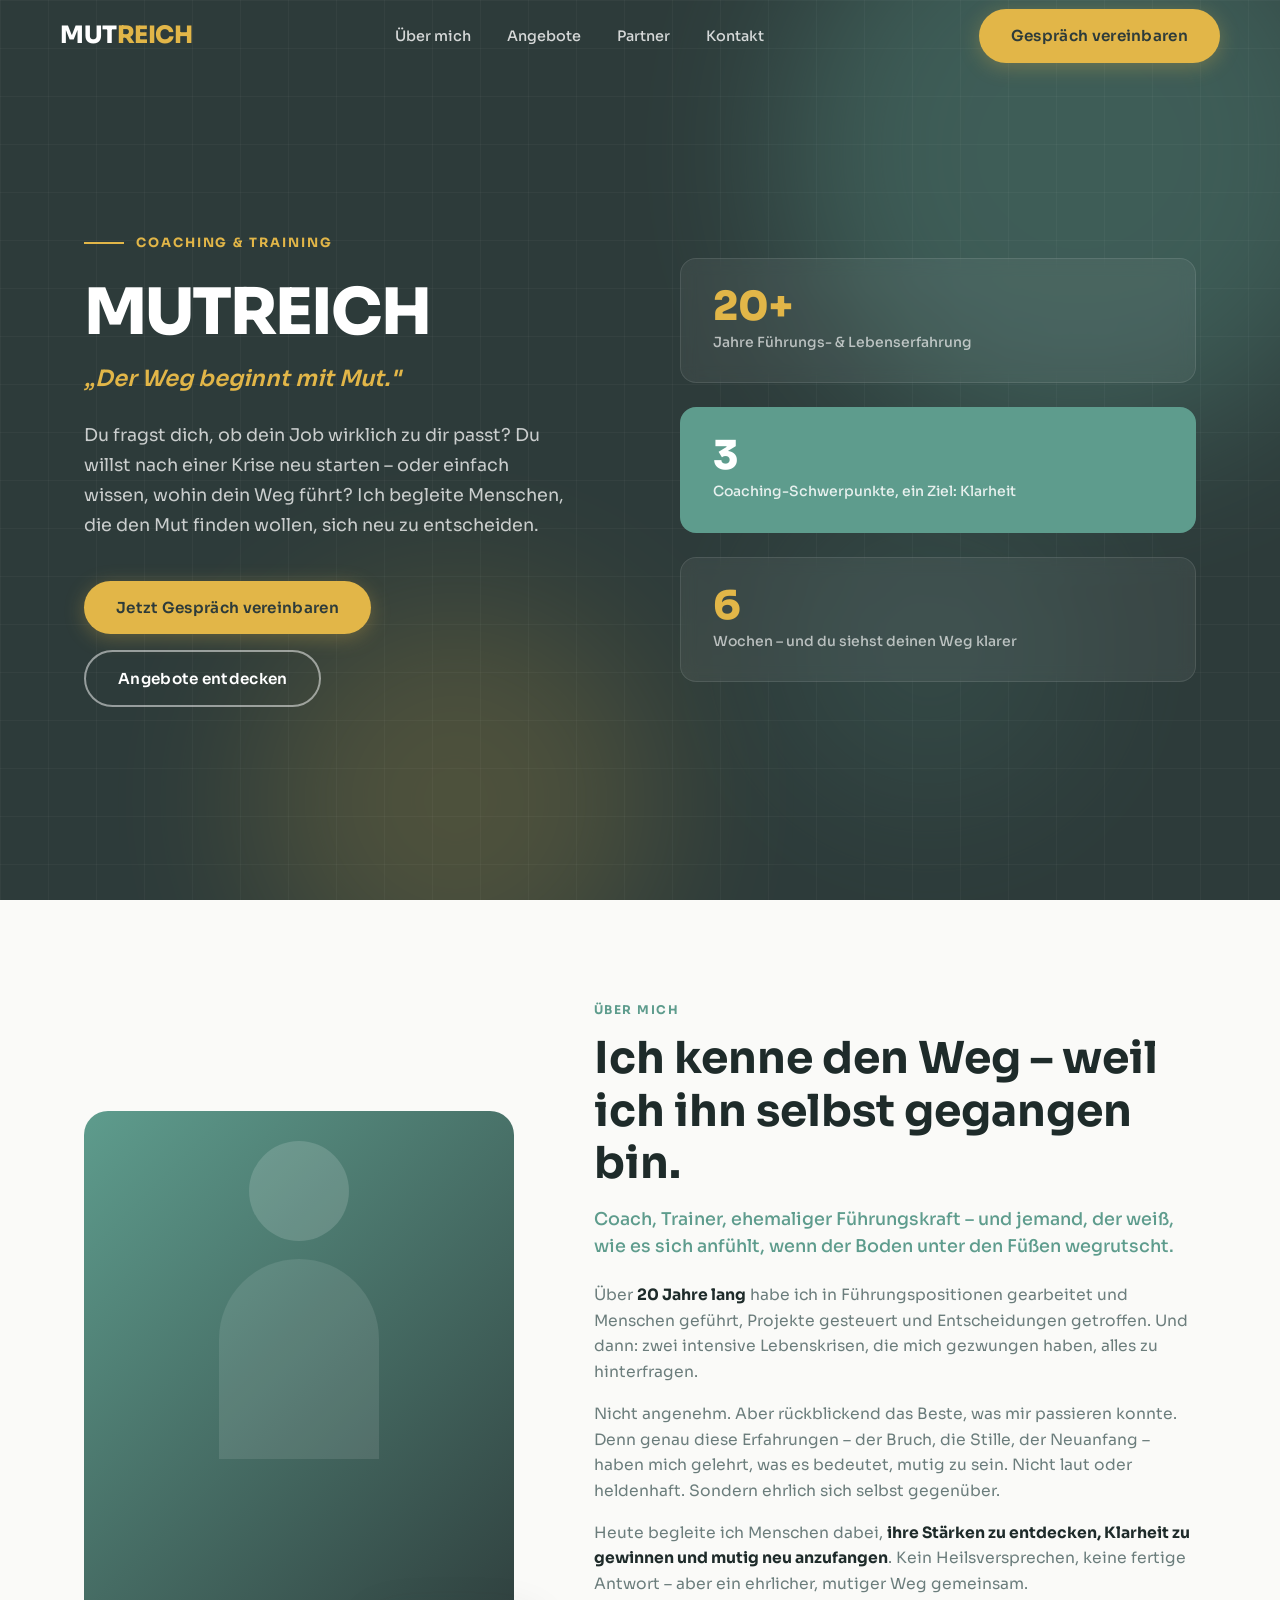
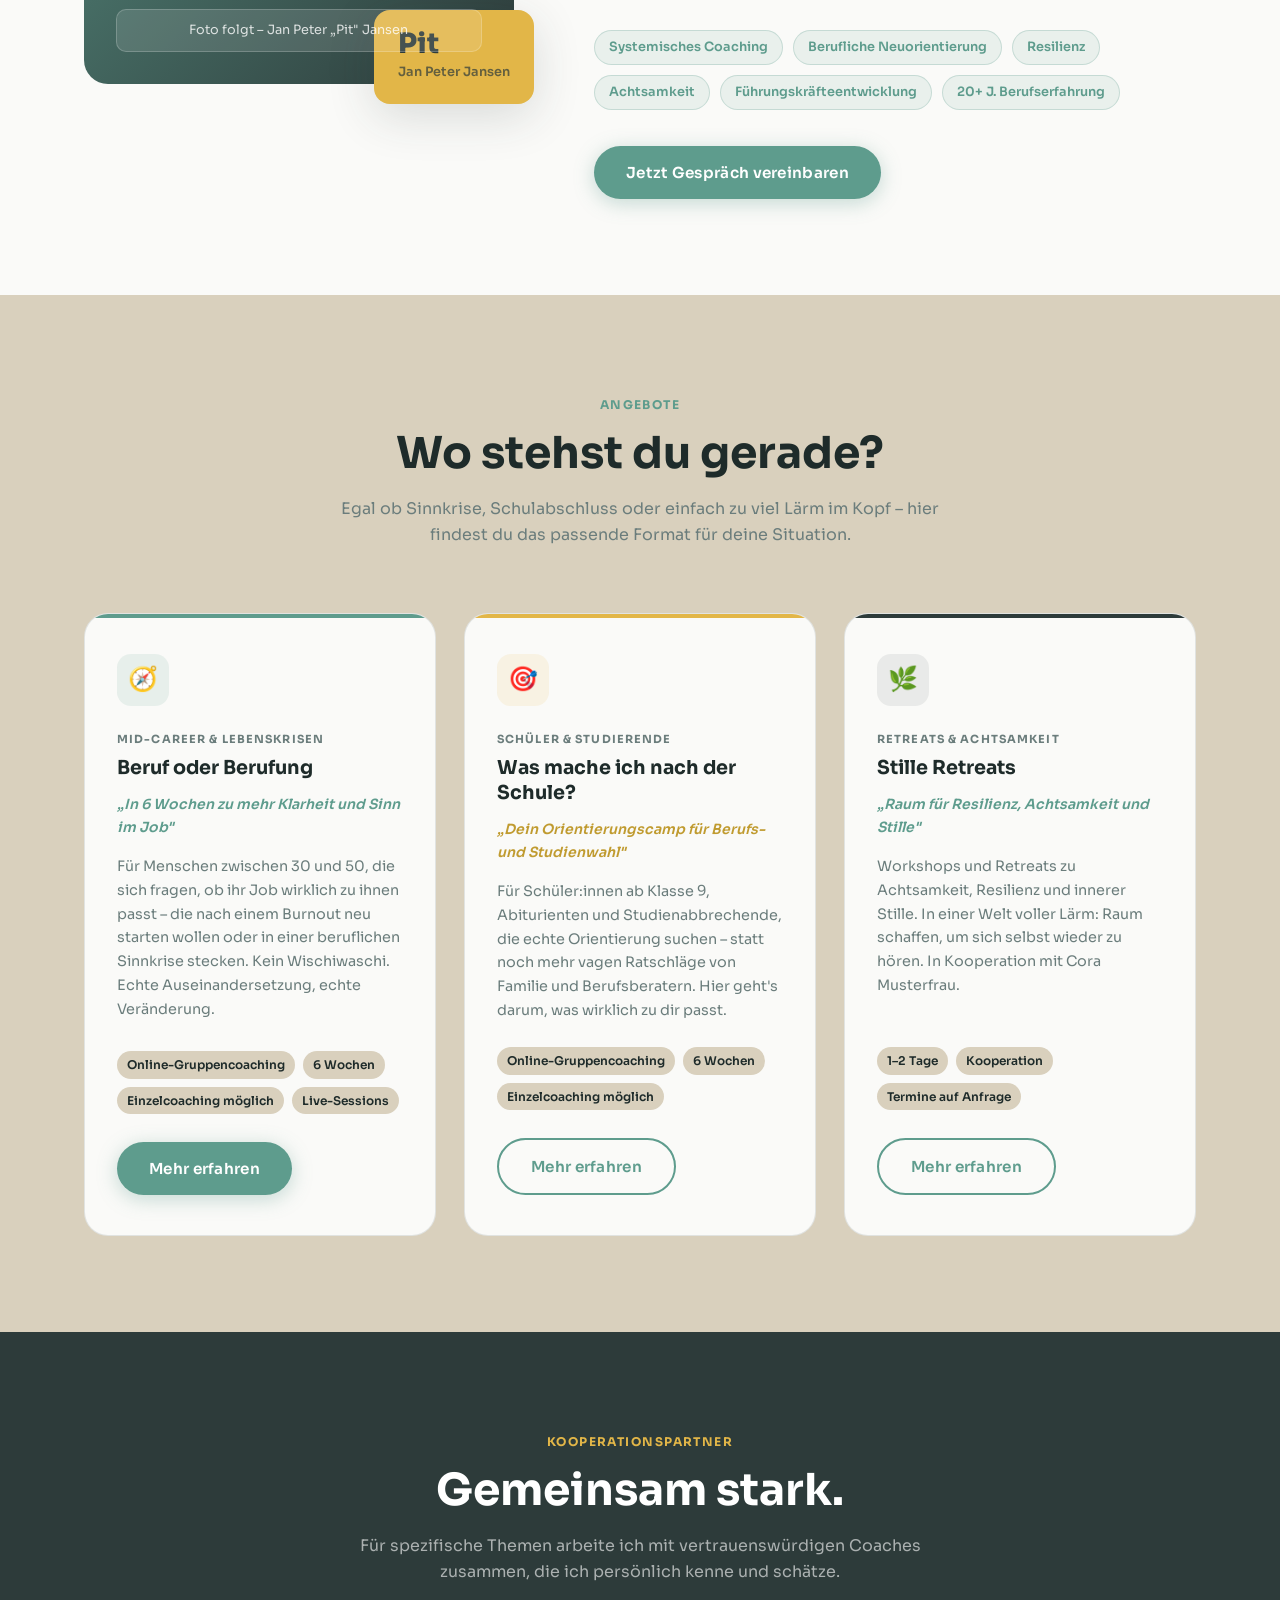
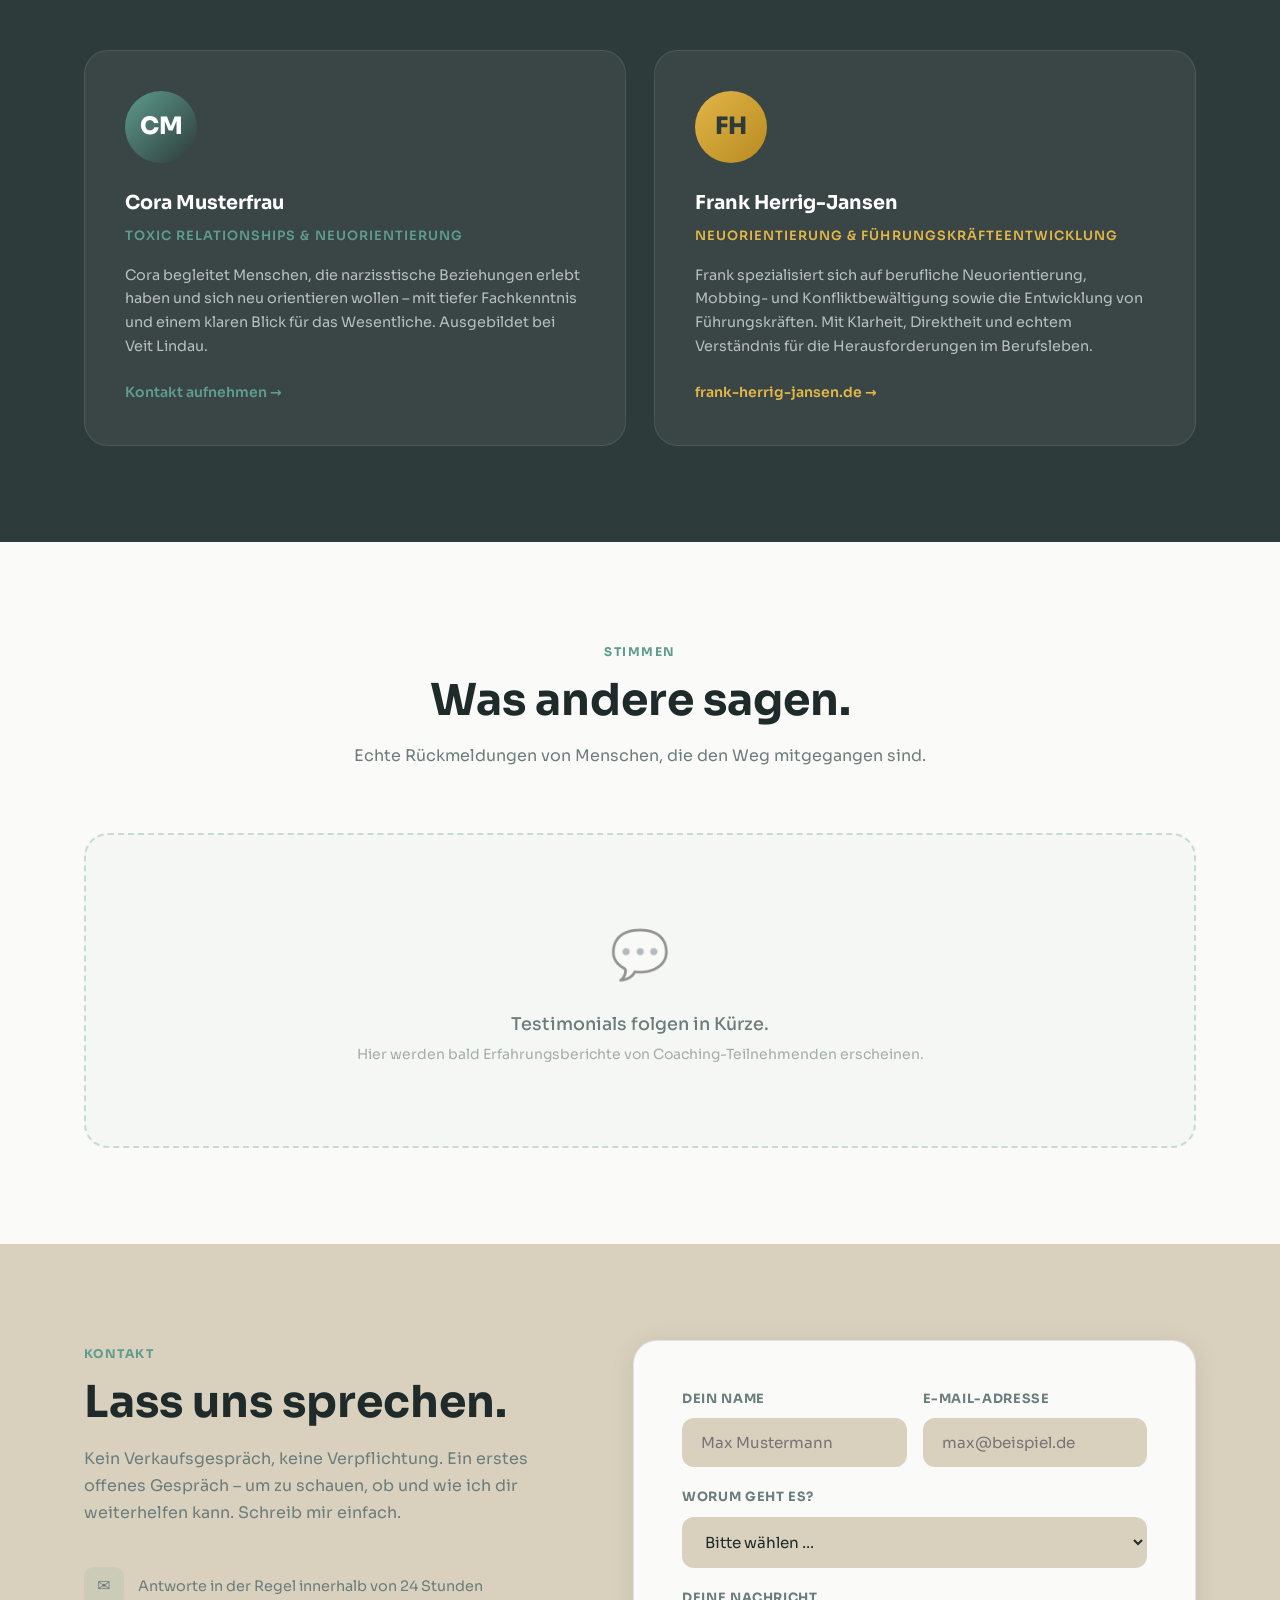
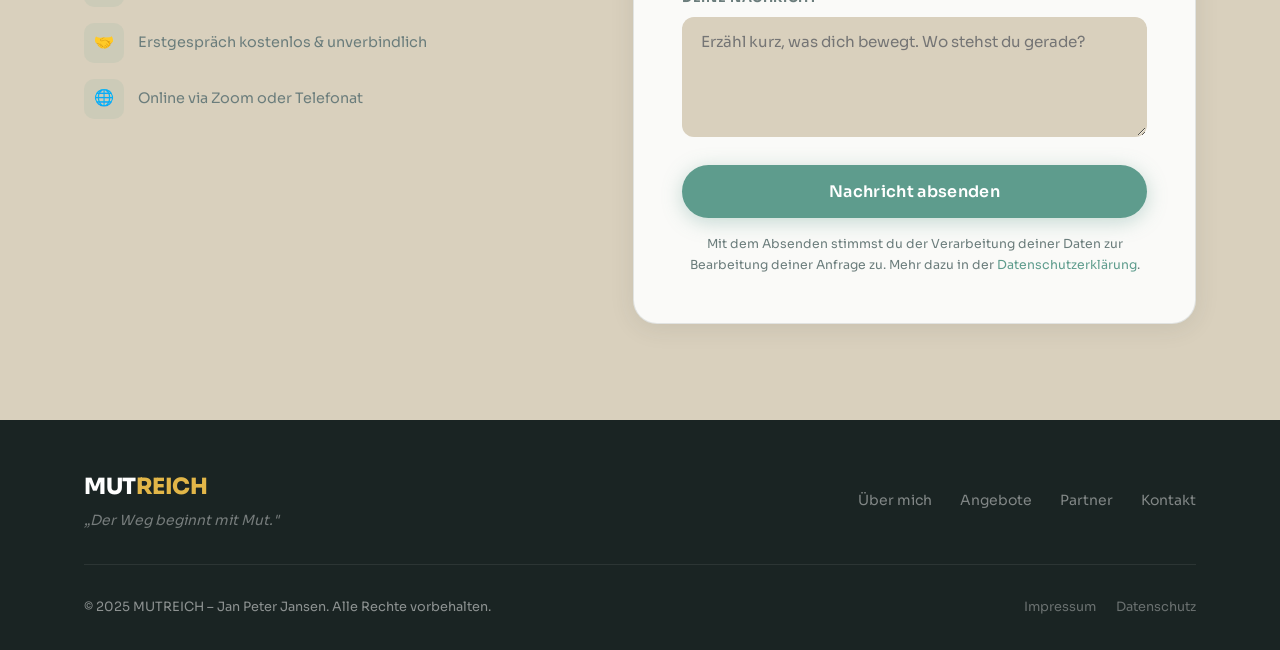
==== index.html @ d2e59b6a "Initial commit: MUTREICH Homepage" ====
<!DOCTYPE html>
<html lang="de">
<head>
  <meta charset="UTF-8" />
  <meta name="viewport" content="width=device-width, initial-scale=1.0" />
  <title>MUTREICH – Der Weg beginnt mit Mut.</title>
  <meta name="description" content="MUTREICH – Coaching für Menschen, die mutig neu anfangen. Mit Jan Peter Jansen." />
  <link rel="preconnect" href="https://fonts.googleapis.com" />
  <link rel="preconnect" href="https://fonts.gstatic.com" crossorigin />
  <link href="https://fonts.googleapis.com/css2?family=Sora:wght@300;400;500;600;700;800&display=swap" rel="stylesheet" />
  <style>
    /* ── Reset & Base ─────────────────────────────────────────── */
    *, *::before, *::after { box-sizing: border-box; margin: 0; padding: 0; }

    :root {
      --teal:   #5E9C8D;
      --dark:   #2D3B3A;
      --beige:  #D9D0BD;
      --yellow: #E2B648;
      --white:  #FAFAF8;
      --text:   #1E2B2A;
      --muted:  #6B7D7C;
      --border: rgba(45,59,58,.12);
      --radius: 16px;
      --shadow: 0 4px 24px rgba(45,59,58,.10);
      --shadow-lg: 0 12px 48px rgba(45,59,58,.16);
      --transition: .25s ease;
      font-family: 'Sora', system-ui, sans-serif;
    }

    html { scroll-behavior: smooth; }

    body {
      background: var(--white);
      color: var(--text);
      line-height: 1.65;
      font-size: 16px;
      -webkit-font-smoothing: antialiased;
    }

    img { display: block; max-width: 100%; }
    a { color: inherit; text-decoration: none; }

    /* ── Utilities ────────────────────────────────────────────── */
    .container {
      max-width: 1160px;
      margin: 0 auto;
      padding: 0 24px;
    }

    .section {
      padding: 96px 0;
    }

    .section--alt {
      background: var(--beige);
    }

    .section--dark {
      background: var(--dark);
      color: var(--white);
    }

    .label {
      display: inline-block;
      font-size: .75rem;
      font-weight: 700;
      letter-spacing: .12em;
      text-transform: uppercase;
      color: var(--teal);
      margin-bottom: 12px;
    }

    .section--dark .label { color: var(--yellow); }

    h1, h2, h3, h4 { line-height: 1.2; font-weight: 700; }
    h2 { font-size: clamp(2rem, 4vw, 2.75rem); }
    h3 { font-size: 1.25rem; font-weight: 600; }

    .btn {
      display: inline-block;
      padding: 14px 32px;
      border-radius: 50px;
      font-size: .95rem;
      font-weight: 600;
      font-family: inherit;
      cursor: pointer;
      transition: transform var(--transition), box-shadow var(--transition), background var(--transition);
      border: none;
      letter-spacing: .02em;
    }

    .btn:hover { transform: translateY(-2px); }

    .btn--primary {
      background: var(--teal);
      color: #fff;
      box-shadow: 0 4px 20px rgba(94,156,141,.35);
    }
    .btn--primary:hover { background: #4d8a7b; box-shadow: 0 8px 28px rgba(94,156,141,.45); }

    .btn--yellow {
      background: var(--yellow);
      color: var(--dark);
      box-shadow: 0 4px 20px rgba(226,182,72,.30);
    }
    .btn--yellow:hover { background: #d4a93a; box-shadow: 0 8px 28px rgba(226,182,72,.40); }

    .btn--outline {
      background: transparent;
      border: 2px solid var(--teal);
      color: var(--teal);
    }
    .btn--outline:hover { background: var(--teal); color: #fff; }

    .btn--outline-light {
      background: transparent;
      border: 2px solid rgba(255,255,255,.5);
      color: #fff;
    }
    .btn--outline-light:hover { background: rgba(255,255,255,.12); border-color: #fff; }

    /* ── Nav ──────────────────────────────────────────────────── */
    .nav {
      position: fixed;
      top: 0; left: 0; right: 0;
      z-index: 100;
      padding: 0 24px;
      transition: background var(--transition), box-shadow var(--transition);
    }

    .nav.scrolled {
      background: rgba(45,59,58,.97);
      box-shadow: 0 2px 24px rgba(0,0,0,.18);
      backdrop-filter: blur(12px);
    }

    .nav__inner {
      max-width: 1160px;
      margin: 0 auto;
      height: 72px;
      display: flex;
      align-items: center;
      justify-content: space-between;
    }

    .nav__logo {
      font-size: 1.5rem;
      font-weight: 800;
      color: #fff;
      letter-spacing: -.02em;
    }

    .nav__logo span { color: var(--yellow); }

    .nav__links {
      display: flex;
      align-items: center;
      gap: 36px;
      list-style: none;
    }

    .nav__links a {
      color: rgba(255,255,255,.8);
      font-size: .9rem;
      font-weight: 500;
      transition: color var(--transition);
    }
    .nav__links a:hover { color: #fff; }

    .nav__cta { margin-left: 12px; }

    /* Hamburger */
    .nav__burger {
      display: none;
      flex-direction: column;
      gap: 5px;
      background: none;
      border: none;
      cursor: pointer;
      padding: 6px;
    }
    .nav__burger span {
      display: block;
      width: 24px; height: 2px;
      background: #fff;
      border-radius: 2px;
      transition: var(--transition);
    }

    .nav__mobile {
      display: none;
      flex-direction: column;
      background: var(--dark);
      padding: 24px;
      gap: 20px;
    }
    .nav__mobile a {
      color: rgba(255,255,255,.85);
      font-size: 1rem;
      font-weight: 500;
    }
    .nav__mobile.open { display: flex; }

    /* ── Hero ─────────────────────────────────────────────────── */
    .hero {
      position: relative;
      min-height: 100vh;
      display: flex;
      align-items: center;
      overflow: hidden;
      background: var(--dark);
    }

    /* Organic background shapes */
    .hero__bg {
      position: absolute;
      inset: 0;
      pointer-events: none;
    }

    .hero__shape {
      position: absolute;
      border-radius: 50%;
      filter: blur(80px);
      opacity: .35;
    }

    .hero__shape--1 {
      width: 600px; height: 600px;
      background: var(--teal);
      top: -150px; right: -100px;
    }

    .hero__shape--2 {
      width: 400px; height: 400px;
      background: var(--yellow);
      bottom: -100px; left: 20%;
      opacity: .18;
    }

    .hero__shape--3 {
      width: 300px; height: 300px;
      background: var(--teal);
      bottom: 100px; right: 200px;
      opacity: .15;
    }

    /* Grid overlay for texture */
    .hero::after {
      content: '';
      position: absolute;
      inset: 0;
      background-image:
        linear-gradient(rgba(255,255,255,.03) 1px, transparent 1px),
        linear-gradient(90deg, rgba(255,255,255,.03) 1px, transparent 1px);
      background-size: 48px 48px;
      pointer-events: none;
    }

    .hero__content {
      position: relative;
      z-index: 2;
      max-width: 1160px;
      margin: 0 auto;
      padding: 120px 24px 80px;
      display: grid;
      grid-template-columns: 1fr 1fr;
      gap: 80px;
      align-items: center;
    }

    .hero__eyebrow {
      display: flex;
      align-items: center;
      gap: 12px;
      margin-bottom: 24px;
    }

    .hero__eyebrow-line {
      width: 40px; height: 2px;
      background: var(--yellow);
    }

    .hero__eyebrow-text {
      font-size: .8rem;
      font-weight: 700;
      letter-spacing: .15em;
      text-transform: uppercase;
      color: var(--yellow);
    }

    .hero__title {
      font-size: clamp(2.5rem, 5vw, 4rem);
      font-weight: 800;
      color: #fff;
      letter-spacing: -.03em;
      margin-bottom: 12px;
      line-height: 1.1;
    }

    .hero__claim {
      font-size: clamp(1.1rem, 2.5vw, 1.4rem);
      color: var(--yellow);
      font-weight: 600;
      margin-bottom: 24px;
      font-style: italic;
    }

    .hero__lead {
      font-size: clamp(1rem, 1.5vw, 1.1rem);
      color: rgba(255,255,255,.75);
      max-width: 480px;
      margin-bottom: 40px;
      line-height: 1.7;
    }

    .hero__actions {
      display: flex;
      gap: 16px;
      flex-wrap: wrap;
    }

    /* Stats bar */
    .hero__stats {
      display: flex;
      flex-direction: column;
      gap: 24px;
    }

    .hero__stat-card {
      background: rgba(255,255,255,.06);
      border: 1px solid rgba(255,255,255,.1);
      border-radius: var(--radius);
      padding: 28px 32px;
      backdrop-filter: blur(8px);
    }

    .hero__stat-number {
      font-size: 2.5rem;
      font-weight: 800;
      color: var(--yellow);
      line-height: 1;
      margin-bottom: 4px;
    }

    .hero__stat-label {
      font-size: .875rem;
      color: rgba(255,255,255,.65);
      font-weight: 500;
    }

    .hero__stat-card--accent {
      background: var(--teal);
      border-color: transparent;
    }

    .hero__stat-card--accent .hero__stat-label { color: rgba(255,255,255,.85); }

    /* ── About ────────────────────────────────────────────────── */
    .about__inner {
      display: grid;
      grid-template-columns: 1fr 1.4fr;
      gap: 80px;
      align-items: center;
    }

    .about__photo {
      position: relative;
    }

    .about__photo-placeholder {
      aspect-ratio: 3/4;
      border-radius: 24px;
      background: linear-gradient(135deg, var(--teal) 0%, var(--dark) 100%);
      display: flex;
      align-items: flex-end;
      padding: 32px;
      overflow: hidden;
    }

    .about__photo-placeholder::before {
      content: '';
      position: absolute;
      top: 30px; left: 50%;
      transform: translateX(-50%);
      width: 100px; height: 100px;
      border-radius: 50%;
      background: rgba(255,255,255,.15);
    }

    .about__photo-placeholder::after {
      content: '';
      position: absolute;
      top: 148px; left: 50%;
      transform: translateX(-50%);
      width: 160px; height: 200px;
      border-radius: 80px 80px 0 0;
      background: rgba(255,255,255,.1);
    }

    .about__photo-note {
      position: relative;
      z-index: 1;
      background: rgba(255,255,255,.12);
      border: 1px solid rgba(255,255,255,.2);
      border-radius: 10px;
      padding: 10px 16px;
      font-size: .8rem;
      color: rgba(255,255,255,.8);
      text-align: center;
      width: 100%;
    }

    .about__accent-box {
      position: absolute;
      bottom: -20px; right: -20px;
      background: var(--yellow);
      border-radius: 16px;
      padding: 20px 24px;
      box-shadow: var(--shadow-lg);
    }

    .about__accent-box strong {
      display: block;
      font-size: 1.75rem;
      font-weight: 800;
      color: var(--dark);
      line-height: 1;
    }

    .about__accent-box span {
      font-size: .8rem;
      color: rgba(45,59,58,.7);
      font-weight: 600;
    }

    .about__text h2 { margin-bottom: 16px; }

    .about__intro {
      font-size: 1.1rem;
      font-weight: 500;
      color: var(--teal);
      margin-bottom: 24px;
      line-height: 1.5;
    }

    .about__body p {
      color: var(--muted);
      margin-bottom: 16px;
      font-size: .975rem;
    }

    .about__body p:last-child { margin-bottom: 0; }

    .about__body strong { color: var(--text); }

    .about__chips {
      display: flex;
      flex-wrap: wrap;
      gap: 10px;
      margin-top: 32px;
    }

    .chip {
      background: rgba(94,156,141,.1);
      border: 1px solid rgba(94,156,141,.25);
      color: var(--teal);
      font-size: .8rem;
      font-weight: 600;
      padding: 6px 14px;
      border-radius: 50px;
    }

    /* ── Offers ───────────────────────────────────────────────── */
    .offers__header {
      text-align: center;
      max-width: 600px;
      margin: 0 auto 64px;
    }

    .offers__header h2 { margin-bottom: 16px; }

    .offers__header p {
      color: var(--muted);
      font-size: 1rem;
    }

    .offers__grid {
      display: grid;
      grid-template-columns: repeat(3, 1fr);
      gap: 28px;
    }

    .offer-card {
      background: var(--white);
      border: 1px solid var(--border);
      border-radius: 24px;
      padding: 40px 32px;
      display: flex;
      flex-direction: column;
      transition: transform var(--transition), box-shadow var(--transition);
      position: relative;
      overflow: hidden;
    }

    .offer-card:hover {
      transform: translateY(-6px);
      box-shadow: var(--shadow-lg);
    }

    .offer-card::before {
      content: '';
      position: absolute;
      top: 0; left: 0; right: 0;
      height: 4px;
      background: var(--teal);
      border-radius: 24px 24px 0 0;
    }

    .offer-card:nth-child(2)::before { background: var(--yellow); }
    .offer-card:nth-child(3)::before { background: var(--dark); }

    .offer-card__icon {
      width: 52px; height: 52px;
      border-radius: 14px;
      display: flex;
      align-items: center;
      justify-content: center;
      margin-bottom: 24px;
      font-size: 1.5rem;
    }

    .offer-card:nth-child(1) .offer-card__icon { background: rgba(94,156,141,.12); }
    .offer-card:nth-child(2) .offer-card__icon { background: rgba(226,182,72,.12); }
    .offer-card:nth-child(3) .offer-card__icon { background: rgba(45,59,58,.08); }

    .offer-card__tag {
      font-size: .7rem;
      font-weight: 700;
      letter-spacing: .1em;
      text-transform: uppercase;
      color: var(--muted);
      margin-bottom: 8px;
    }

    .offer-card__title {
      font-size: 1.2rem;
      font-weight: 700;
      color: var(--text);
      margin-bottom: 12px;
      line-height: 1.3;
    }

    .offer-card__subtitle {
      font-size: .875rem;
      color: var(--teal);
      font-weight: 600;
      font-style: italic;
      margin-bottom: 16px;
    }

    .offer-card:nth-child(2) .offer-card__subtitle { color: #c09b30; }

    .offer-card__desc {
      font-size: .9rem;
      color: var(--muted);
      line-height: 1.65;
      flex: 1;
      margin-bottom: 24px;
    }

    .offer-card__meta {
      display: flex;
      flex-wrap: wrap;
      gap: 8px;
      margin-bottom: 28px;
    }

    .meta-tag {
      background: var(--beige);
      font-size: .75rem;
      font-weight: 600;
      color: var(--text);
      padding: 4px 10px;
      border-radius: 50px;
    }

    .offer-card__btn {
      align-self: flex-start;
    }

    /* ── Partners ─────────────────────────────────────────────── */
    .partners__header {
      text-align: center;
      max-width: 600px;
      margin: 0 auto 64px;
    }

    .partners__header h2 { margin-bottom: 16px; color: #fff; }
    .partners__header p { color: rgba(255,255,255,.6); }

    .partners__grid {
      display: grid;
      grid-template-columns: 1fr 1fr;
      gap: 28px;
    }

    .partner-card {
      background: rgba(255,255,255,.06);
      border: 1px solid rgba(255,255,255,.1);
      border-radius: 24px;
      padding: 40px;
      transition: background var(--transition);
    }

    .partner-card:hover { background: rgba(255,255,255,.09); }

    .partner-card__avatar {
      width: 72px; height: 72px;
      border-radius: 50%;
      background: linear-gradient(135deg, var(--teal), var(--dark));
      display: flex;
      align-items: center;
      justify-content: center;
      font-size: 1.5rem;
      font-weight: 800;
      color: #fff;
      margin-bottom: 24px;
    }

    .partner-card:nth-child(2) .partner-card__avatar {
      background: linear-gradient(135deg, var(--yellow), #b88a20);
      color: var(--dark);
    }

    .partner-card__name {
      font-size: 1.2rem;
      font-weight: 700;
      color: #fff;
      margin-bottom: 8px;
    }

    .partner-card__focus {
      font-size: .8rem;
      font-weight: 600;
      letter-spacing: .08em;
      text-transform: uppercase;
      color: var(--teal);
      margin-bottom: 16px;
    }

    .partner-card:nth-child(2) .partner-card__focus { color: var(--yellow); }

    .partner-card__text {
      font-size: .9rem;
      color: rgba(255,255,255,.65);
      line-height: 1.65;
      margin-bottom: 20px;
    }

    .partner-card__link {
      font-size: .875rem;
      color: var(--teal);
      font-weight: 600;
      display: inline-flex;
      align-items: center;
      gap: 6px;
      transition: gap var(--transition);
    }

    .partner-card:nth-child(2) .partner-card__link { color: var(--yellow); }
    .partner-card__link:hover { gap: 10px; }

    /* ── Testimonials ─────────────────────────────────────────── */
    .testimonials__header {
      text-align: center;
      max-width: 600px;
      margin: 0 auto 64px;
    }

    .testimonials__header h2 { margin-bottom: 16px; }
    .testimonials__header p { color: var(--muted); }

    .testimonials__placeholder {
      border: 2px dashed rgba(94,156,141,.3);
      border-radius: 24px;
      padding: 80px 40px;
      text-align: center;
      background: rgba(94,156,141,.03);
    }

    .testimonials__placeholder-icon {
      font-size: 3rem;
      margin-bottom: 20px;
      opacity: .4;
    }

    .testimonials__placeholder h3 {
      font-size: 1.1rem;
      color: var(--muted);
      font-weight: 500;
      margin-bottom: 8px;
    }

    .testimonials__placeholder p {
      font-size: .875rem;
      color: rgba(107,125,124,.6);
    }

    /* ── Contact ──────────────────────────────────────────────── */
    .contact__inner {
      display: grid;
      grid-template-columns: 1fr 1.2fr;
      gap: 80px;
      align-items: start;
    }

    .contact__left h2 { margin-bottom: 16px; }

    .contact__lead {
      color: var(--muted);
      font-size: 1rem;
      margin-bottom: 40px;
      line-height: 1.7;
    }

    .contact__info {
      display: flex;
      flex-direction: column;
      gap: 16px;
    }

    .contact__info-item {
      display: flex;
      align-items: center;
      gap: 14px;
      font-size: .9rem;
      color: var(--muted);
    }

    .contact__info-icon {
      width: 40px; height: 40px;
      background: rgba(94,156,141,.1);
      border-radius: 10px;
      display: flex;
      align-items: center;
      justify-content: center;
      font-size: 1rem;
      flex-shrink: 0;
    }

    .contact__form {
      background: var(--white);
      border: 1px solid var(--border);
      border-radius: 24px;
      padding: 48px;
      box-shadow: var(--shadow);
    }

    .form-group {
      margin-bottom: 20px;
    }

    .form-row {
      display: grid;
      grid-template-columns: 1fr 1fr;
      gap: 16px;
    }

    label {
      display: block;
      font-size: .8rem;
      font-weight: 700;
      letter-spacing: .05em;
      text-transform: uppercase;
      color: var(--muted);
      margin-bottom: 8px;
    }

    input, textarea, select {
      width: 100%;
      padding: 14px 18px;
      background: var(--beige);
      border: 1.5px solid transparent;
      border-radius: 12px;
      font-family: inherit;
      font-size: .95rem;
      color: var(--text);
      transition: border-color var(--transition), background var(--transition);
      outline: none;
    }

    input:focus, textarea:focus, select:focus {
      border-color: var(--teal);
      background: #fff;
    }

    textarea { resize: vertical; min-height: 120px; }

    .form-select-group {
      margin-bottom: 20px;
    }

    .form-submit {
      width: 100%;
      padding: 16px;
      font-size: 1rem;
    }

    .form-note {
      text-align: center;
      font-size: .775rem;
      color: var(--muted);
      margin-top: 16px;
    }

    /* ── Footer ───────────────────────────────────────────────── */
    .footer {
      background: #1a2423;
      color: rgba(255,255,255,.5);
      padding: 48px 0 32px;
    }

    .footer__inner {
      max-width: 1160px;
      margin: 0 auto;
      padding: 0 24px;
    }

    .footer__top {
      display: flex;
      align-items: center;
      justify-content: space-between;
      padding-bottom: 32px;
      margin-bottom: 32px;
      border-bottom: 1px solid rgba(255,255,255,.08);
    }

    .footer__logo {
      font-size: 1.4rem;
      font-weight: 800;
      color: #fff;
      letter-spacing: -.02em;
    }

    .footer__logo span { color: var(--yellow); }

    .footer__claim {
      font-size: .875rem;
      color: rgba(255,255,255,.4);
      font-style: italic;
      margin-top: 4px;
    }

    .footer__links {
      display: flex;
      gap: 28px;
    }

    .footer__links a {
      font-size: .875rem;
      color: rgba(255,255,255,.45);
      transition: color var(--transition);
    }

    .footer__links a:hover { color: rgba(255,255,255,.8); }

    .footer__bottom {
      display: flex;
      align-items: center;
      justify-content: space-between;
    }

    .footer__copy {
      font-size: .8rem;
    }

    .footer__legal {
      display: flex;
      gap: 20px;
    }

    .footer__legal a {
      font-size: .8rem;
      color: rgba(255,255,255,.35);
      transition: color var(--transition);
    }

    .footer__legal a:hover { color: rgba(255,255,255,.7); }

    /* ── Scroll-in animation ──────────────────────────────────── */
    .reveal {
      opacity: 0;
      transform: translateY(30px);
      transition: opacity .6s ease, transform .6s ease;
    }

    .reveal.visible {
      opacity: 1;
      transform: translateY(0);
    }

    .reveal-delay-1 { transition-delay: .1s; }
    .reveal-delay-2 { transition-delay: .2s; }
    .reveal-delay-3 { transition-delay: .3s; }

    /* ── Responsive ───────────────────────────────────────────── */
    @media (max-width: 900px) {
      .nav__links, .nav__cta { display: none; }
      .nav__burger { display: flex; }

      .hero__content {
        grid-template-columns: 1fr;
        gap: 48px;
        text-align: center;
      }

      .hero__eyebrow { justify-content: center; }
      .hero__lead { margin: 0 auto 40px; }
      .hero__actions { justify-content: center; }

      .hero__stats {
        flex-direction: row;
        flex-wrap: wrap;
      }

      .hero__stat-card { flex: 1; min-width: 140px; }

      .about__inner {
        grid-template-columns: 1fr;
        gap: 48px;
      }

      .about__photo { max-width: 360px; margin: 0 auto; }

      .offers__grid { grid-template-columns: 1fr; }

      .partners__grid { grid-template-columns: 1fr; }

      .contact__inner {
        grid-template-columns: 1fr;
        gap: 48px;
      }

      .form-row { grid-template-columns: 1fr; }

      .footer__top {
        flex-direction: column;
        gap: 24px;
        text-align: center;
      }

      .footer__bottom {
        flex-direction: column;
        gap: 16px;
        text-align: center;
      }
    }

    @media (max-width: 600px) {
      .section { padding: 72px 0; }
      .contact__form { padding: 32px 24px; }
      .hero__stat-card { padding: 20px; }
    }
  </style>
</head>
<body>

  <!-- ══════════════════════════════════════════════════════════ -->
  <!--  NAV                                                       -->
  <!-- ══════════════════════════════════════════════════════════ -->
  <nav class="nav" id="nav">
    <div class="nav__inner">
      <a href="#" class="nav__logo">MUT<span>REICH</span></a>
      <ul class="nav__links">
        <li><a href="#ueber-mich">Über mich</a></li>
        <li><a href="#angebote">Angebote</a></li>
        <li><a href="#partner">Partner</a></li>
        <li><a href="#kontakt">Kontakt</a></li>
      </ul>
      <a href="#kontakt" class="btn btn--yellow nav__cta">Gespräch vereinbaren</a>
      <button class="nav__burger" id="burger" aria-label="Menü">
        <span></span><span></span><span></span>
      </button>
    </div>
    <div class="nav__mobile" id="mobileMenu">
      <a href="#ueber-mich">Über mich</a>
      <a href="#angebote">Angebote</a>
      <a href="#partner">Partner</a>
      <a href="#kontakt">Kontakt</a>
      <a href="#kontakt" class="btn btn--yellow" style="align-self:flex-start">Gespräch vereinbaren</a>
    </div>
  </nav>

  <!-- ══════════════════════════════════════════════════════════ -->
  <!--  HERO                                                      -->
  <!-- ══════════════════════════════════════════════════════════ -->
  <section class="hero" id="start">
    <div class="hero__bg">
      <div class="hero__shape hero__shape--1"></div>
      <div class="hero__shape hero__shape--2"></div>
      <div class="hero__shape hero__shape--3"></div>
    </div>
    <div class="hero__content">
      <div>
        <div class="hero__eyebrow">
          <div class="hero__eyebrow-line"></div>
          <span class="hero__eyebrow-text">Coaching &amp; Training</span>
        </div>
        <h1 class="hero__title">MUTREICH</h1>
        <p class="hero__claim">„Der Weg beginnt mit Mut."</p>
        <p class="hero__lead">
          Du fragst dich, ob dein Job wirklich zu dir passt? Du willst nach einer Krise neu starten – oder einfach wissen, wohin dein Weg führt? Ich begleite Menschen, die den Mut finden wollen, sich neu zu entscheiden.
        </p>
        <div class="hero__actions">
          <a href="#kontakt" class="btn btn--yellow">Jetzt Gespräch vereinbaren</a>
          <a href="#angebote" class="btn btn--outline-light">Angebote entdecken</a>
        </div>
      </div>
      <div class="hero__stats">
        <div class="hero__stat-card">
          <div class="hero__stat-number">20+</div>
          <div class="hero__stat-label">Jahre Führungs- &amp; Lebenserfahrung</div>
        </div>
        <div class="hero__stat-card hero__stat-card--accent">
          <div class="hero__stat-number" style="color:#fff">3</div>
          <div class="hero__stat-label">Coaching-Schwerpunkte, ein Ziel: Klarheit</div>
        </div>
        <div class="hero__stat-card">
          <div class="hero__stat-number">6</div>
          <div class="hero__stat-label">Wochen – und du siehst deinen Weg klarer</div>
        </div>
      </div>
    </div>
  </section>

  <!-- ══════════════════════════════════════════════════════════ -->
  <!--  ÜBER MICH                                                 -->
  <!-- ══════════════════════════════════════════════════════════ -->
  <section class="section" id="ueber-mich">
    <div class="container">
      <div class="about__inner">
        <div class="about__photo reveal">
          <div class="about__photo-placeholder">
            <div class="about__photo-note">Foto folgt – Jan Peter „Pit" Jansen</div>
          </div>
          <div class="about__accent-box">
            <strong>Pit</strong>
            <span>Jan Peter Jansen</span>
          </div>
        </div>
        <div class="about__text reveal reveal-delay-1">
          <span class="label">Über mich</span>
          <h2>Ich kenne den Weg – weil ich ihn selbst gegangen bin.</h2>
          <p class="about__intro">
            Coach, Trainer, ehemaliger Führungskraft – und jemand, der weiß, wie es sich anfühlt, wenn der Boden unter den Füßen wegrutscht.
          </p>
          <div class="about__body">
            <p>
              Über <strong>20 Jahre lang</strong> habe ich in Führungspositionen gearbeitet und Menschen geführt, Projekte gesteuert und Entscheidungen getroffen. Und dann: zwei intensive Lebenskrisen, die mich gezwungen haben, alles zu hinterfragen.
            </p>
            <p>
              Nicht angenehm. Aber rückblickend das Beste, was mir passieren konnte. Denn genau diese Erfahrungen – der Bruch, die Stille, der Neuanfang – haben mich gelehrt, was es bedeutet, mutig zu sein. Nicht laut oder heldenhaft. Sondern ehrlich sich selbst gegenüber.
            </p>
            <p>
              Heute begleite ich Menschen dabei, <strong>ihre Stärken zu entdecken, Klarheit zu gewinnen und mutig neu anzufangen</strong>. Kein Heilsversprechen, keine fertige Antwort – aber ein ehrlicher, mutiger Weg gemeinsam.
            </p>
          </div>
          <div class="about__chips">
            <span class="chip">Systemisches Coaching</span>
            <span class="chip">Berufliche Neuorientierung</span>
            <span class="chip">Resilienz</span>
            <span class="chip">Achtsamkeit</span>
            <span class="chip">Führungskräfteentwicklung</span>
            <span class="chip">20+ J. Berufserfahrung</span>
          </div>
          <div style="margin-top:36px">
            <a href="#kontakt" class="btn btn--primary">Jetzt Gespräch vereinbaren</a>
          </div>
        </div>
      </div>
    </div>
  </section>

  <!-- ══════════════════════════════════════════════════════════ -->
  <!--  ANGEBOTE                                                  -->
  <!-- ══════════════════════════════════════════════════════════ -->
  <section class="section section--alt" id="angebote">
    <div class="container">
      <div class="offers__header reveal">
        <span class="label" style="color:var(--teal)">Angebote</span>
        <h2>Wo stehst du gerade?</h2>
        <p>Egal ob Sinnkrise, Schulabschluss oder einfach zu viel Lärm im Kopf – hier findest du das passende Format für deine Situation.</p>
      </div>
      <div class="offers__grid">

        <!-- Card 1 -->
        <div class="offer-card reveal">
          <div class="offer-card__icon">🧭</div>
          <div class="offer-card__tag">Mid-Career &amp; Lebenskrisen</div>
          <h3 class="offer-card__title">Beruf oder Berufung</h3>
          <p class="offer-card__subtitle">„In 6 Wochen zu mehr Klarheit und Sinn im Job"</p>
          <p class="offer-card__desc">
            Für Menschen zwischen 30 und 50, die sich fragen, ob ihr Job wirklich zu ihnen passt – die nach einem Burnout neu starten wollen oder in einer beruflichen Sinnkrise stecken. Kein Wischiwaschi. Echte Auseinandersetzung, echte Veränderung.
          </p>
          <div class="offer-card__meta">
            <span class="meta-tag">Online-Gruppencoaching</span>
            <span class="meta-tag">6 Wochen</span>
            <span class="meta-tag">Einzelcoaching möglich</span>
            <span class="meta-tag">Live-Sessions</span>
          </div>
          <a href="#kontakt" class="btn btn--primary offer-card__btn">Mehr erfahren</a>
        </div>

        <!-- Card 2 -->
        <div class="offer-card reveal reveal-delay-1">
          <div class="offer-card__icon">🎯</div>
          <div class="offer-card__tag">Schüler &amp; Studierende</div>
          <h3 class="offer-card__title">Was mache ich nach der Schule?</h3>
          <p class="offer-card__subtitle">„Dein Orientierungscamp für Berufs- und Studienwahl"</p>
          <p class="offer-card__desc">
            Für Schüler:innen ab Klasse 9, Abiturienten und Studienabbrechende, die echte Orientierung suchen – statt noch mehr vagen Ratschläge von Familie und Berufsberatern. Hier geht's darum, was wirklich zu dir passt.
          </p>
          <div class="offer-card__meta">
            <span class="meta-tag">Online-Gruppencoaching</span>
            <span class="meta-tag">6 Wochen</span>
            <span class="meta-tag">Einzelcoaching möglich</span>
          </div>
          <a href="#kontakt" class="btn btn--outline offer-card__btn">Mehr erfahren</a>
        </div>

        <!-- Card 3 -->
        <div class="offer-card reveal reveal-delay-2">
          <div class="offer-card__icon">🌿</div>
          <div class="offer-card__tag">Retreats &amp; Achtsamkeit</div>
          <h3 class="offer-card__title">Stille Retreats</h3>
          <p class="offer-card__subtitle">„Raum für Resilienz, Achtsamkeit und Stille"</p>
          <p class="offer-card__desc">
            Workshops und Retreats zu Achtsamkeit, Resilienz und innerer Stille. In einer Welt voller Lärm: Raum schaffen, um sich selbst wieder zu hören. In Kooperation mit Cora Musterfrau.
          </p>
          <div class="offer-card__meta">
            <span class="meta-tag">1–2 Tage</span>
            <span class="meta-tag">Kooperation</span>
            <span class="meta-tag">Termine auf Anfrage</span>
          </div>
          <a href="#kontakt" class="btn btn--outline offer-card__btn">Mehr erfahren</a>
        </div>

      </div>
    </div>
  </section>

  <!-- ══════════════════════════════════════════════════════════ -->
  <!--  KOOPERATIONSPARTNER                                       -->
  <!-- ══════════════════════════════════════════════════════════ -->
  <section class="section section--dark" id="partner">
    <div class="container">
      <div class="partners__header reveal">
        <span class="label">Kooperationspartner</span>
        <h2>Gemeinsam stark.</h2>
        <p>Für spezifische Themen arbeite ich mit vertrauenswürdigen Coaches zusammen, die ich persönlich kenne und schätze.</p>
      </div>
      <div class="partners__grid">

        <div class="partner-card reveal">
          <div class="partner-card__avatar">CM</div>
          <div class="partner-card__name">Cora Musterfrau</div>
          <div class="partner-card__focus">Toxic Relationships &amp; Neuorientierung</div>
          <p class="partner-card__text">
            Cora begleitet Menschen, die narzisstische Beziehungen erlebt haben und sich neu orientieren wollen – mit tiefer Fachkenntnis und einem klaren Blick für das Wesentliche. Ausgebildet bei Veit Lindau.
          </p>
          <a href="#kontakt" class="partner-card__link">Kontakt aufnehmen →</a>
        </div>

        <div class="partner-card reveal reveal-delay-1">
          <div class="partner-card__avatar">FH</div>
          <div class="partner-card__name">Frank Herrig-Jansen</div>
          <div class="partner-card__focus">Neuorientierung &amp; Führungskräfteentwicklung</div>
          <p class="partner-card__text">
            Frank spezialisiert sich auf berufliche Neuorientierung, Mobbing- und Konfliktbewältigung sowie die Entwicklung von Führungskräften. Mit Klarheit, Direktheit und echtem Verständnis für die Herausforderungen im Berufsleben.
          </p>
          <a href="https://frank-herrig-jansen.de" target="_blank" rel="noopener" class="partner-card__link">frank-herrig-jansen.de →</a>
        </div>

      </div>
    </div>
  </section>

  <!-- ══════════════════════════════════════════════════════════ -->
  <!--  TESTIMONIALS                                              -->
  <!-- ══════════════════════════════════════════════════════════ -->
  <section class="section" id="stimmen">
    <div class="container">
      <div class="testimonials__header reveal">
        <span class="label">Stimmen</span>
        <h2>Was andere sagen.</h2>
        <p>Echte Rückmeldungen von Menschen, die den Weg mitgegangen sind.</p>
      </div>
      <div class="testimonials__placeholder reveal">
        <div class="testimonials__placeholder-icon">💬</div>
        <h3>Testimonials folgen in Kürze.</h3>
        <p>Hier werden bald Erfahrungsberichte von Coaching-Teilnehmenden erscheinen.</p>
      </div>
    </div>
  </section>

  <!-- ══════════════════════════════════════════════════════════ -->
  <!--  KONTAKT                                                   -->
  <!-- ══════════════════════════════════════════════════════════ -->
  <section class="section section--alt" id="kontakt">
    <div class="container">
      <div class="contact__inner">
        <div class="contact__left reveal">
          <span class="label">Kontakt</span>
          <h2>Lass uns sprechen.</h2>
          <p class="contact__lead">
            Kein Verkaufsgespräch, keine Verpflichtung. Ein erstes offenes Gespräch – um zu schauen, ob und wie ich dir weiterhelfen kann. Schreib mir einfach.
          </p>
          <div class="contact__info">
            <div class="contact__info-item">
              <div class="contact__info-icon">✉️</div>
              <span>Antworte in der Regel innerhalb von 24 Stunden</span>
            </div>
            <div class="contact__info-item">
              <div class="contact__info-icon">🤝</div>
              <span>Erstgespräch kostenlos &amp; unverbindlich</span>
            </div>
            <div class="contact__info-item">
              <div class="contact__info-icon">🌐</div>
              <span>Online via Zoom oder Telefonat</span>
            </div>
          </div>
        </div>
        <div class="contact__form reveal reveal-delay-1">
          <form id="contactForm" onsubmit="handleSubmit(event)">
            <div class="form-row">
              <div class="form-group">
                <label for="name">Dein Name</label>
                <input type="text" id="name" name="name" placeholder="Max Mustermann" required />
              </div>
              <div class="form-group">
                <label for="email">E-Mail-Adresse</label>
                <input type="email" id="email" name="email" placeholder="max@beispiel.de" required />
              </div>
            </div>
            <div class="form-select-group">
              <label for="thema">Worum geht es?</label>
              <select id="thema" name="thema">
                <option value="">Bitte wählen …</option>
                <option value="mid-career">Beruf oder Berufung (Mid-Career)</option>
                <option value="schueler">Orientierung nach der Schule</option>
                <option value="retreat">Stille Retreats &amp; Achtsamkeit</option>
                <option value="b2b">Unternehmen / B2B-Anfrage</option>
                <option value="sonstiges">Sonstiges</option>
              </select>
            </div>
            <div class="form-group">
              <label for="nachricht">Deine Nachricht</label>
              <textarea id="nachricht" name="nachricht" placeholder="Erzähl kurz, was dich bewegt. Wo stehst du gerade?" required></textarea>
            </div>
            <button type="submit" class="btn btn--primary form-submit">Nachricht absenden</button>
            <p class="form-note">Mit dem Absenden stimmst du der Verarbeitung deiner Daten zur Bearbeitung deiner Anfrage zu. Mehr dazu in der <a href="#datenschutz" style="color:var(--teal)">Datenschutzerklärung</a>.</p>
          </form>
        </div>
      </div>
    </div>
  </section>

  <!-- ══════════════════════════════════════════════════════════ -->
  <!--  FOOTER                                                    -->
  <!-- ══════════════════════════════════════════════════════════ -->
  <footer class="footer">
    <div class="footer__inner">
      <div class="footer__top">
        <div>
          <div class="footer__logo">MUT<span>REICH</span></div>
          <div class="footer__claim">„Der Weg beginnt mit Mut."</div>
        </div>
        <div class="footer__links">
          <a href="#ueber-mich">Über mich</a>
          <a href="#angebote">Angebote</a>
          <a href="#partner">Partner</a>
          <a href="#kontakt">Kontakt</a>
        </div>
      </div>
      <div class="footer__bottom">
        <div class="footer__copy">
          &copy; 2025 MUTREICH – Jan Peter Jansen. Alle Rechte vorbehalten.
        </div>
        <div class="footer__legal">
          <a href="#impressum" id="impressum">Impressum</a>
          <a href="#datenschutz" id="datenschutz">Datenschutz</a>
        </div>
      </div>
    </div>
  </footer>

  <!-- ══════════════════════════════════════════════════════════ -->
  <!--  SCRIPTS                                                   -->
  <!-- ══════════════════════════════════════════════════════════ -->
  <script>
    // Nav scroll effect
    const nav = document.getElementById('nav');
    window.addEventListener('scroll', () => {
      nav.classList.toggle('scrolled', window.scrollY > 40);
    }, { passive: true });

    // Mobile nav toggle
    const burger = document.getElementById('burger');
    const mobileMenu = document.getElementById('mobileMenu');
    burger.addEventListener('click', () => {
      mobileMenu.classList.toggle('open');
    });

    // Close mobile menu on link click
    mobileMenu.querySelectorAll('a').forEach(link => {
      link.addEventListener('click', () => mobileMenu.classList.remove('open'));
    });

    // Scroll-reveal
    const reveals = document.querySelectorAll('.reveal');
    const observer = new IntersectionObserver((entries) => {
      entries.forEach(e => {
        if (e.isIntersecting) {
          e.target.classList.add('visible');
          observer.unobserve(e.target);
        }
      });
    }, { threshold: 0.12 });
    reveals.forEach(el => observer.observe(el));

    // Contact form (placeholder – no backend)
    function handleSubmit(e) {
      e.preventDefault();
      const btn = e.target.querySelector('button[type=submit]');
      btn.textContent = 'Nachricht gesendet ✓';
      btn.style.background = '#3a7a6c';
      btn.disabled = true;
      // TODO: Integrate with form backend / email provider
    }
  </script>

</body>
</html>
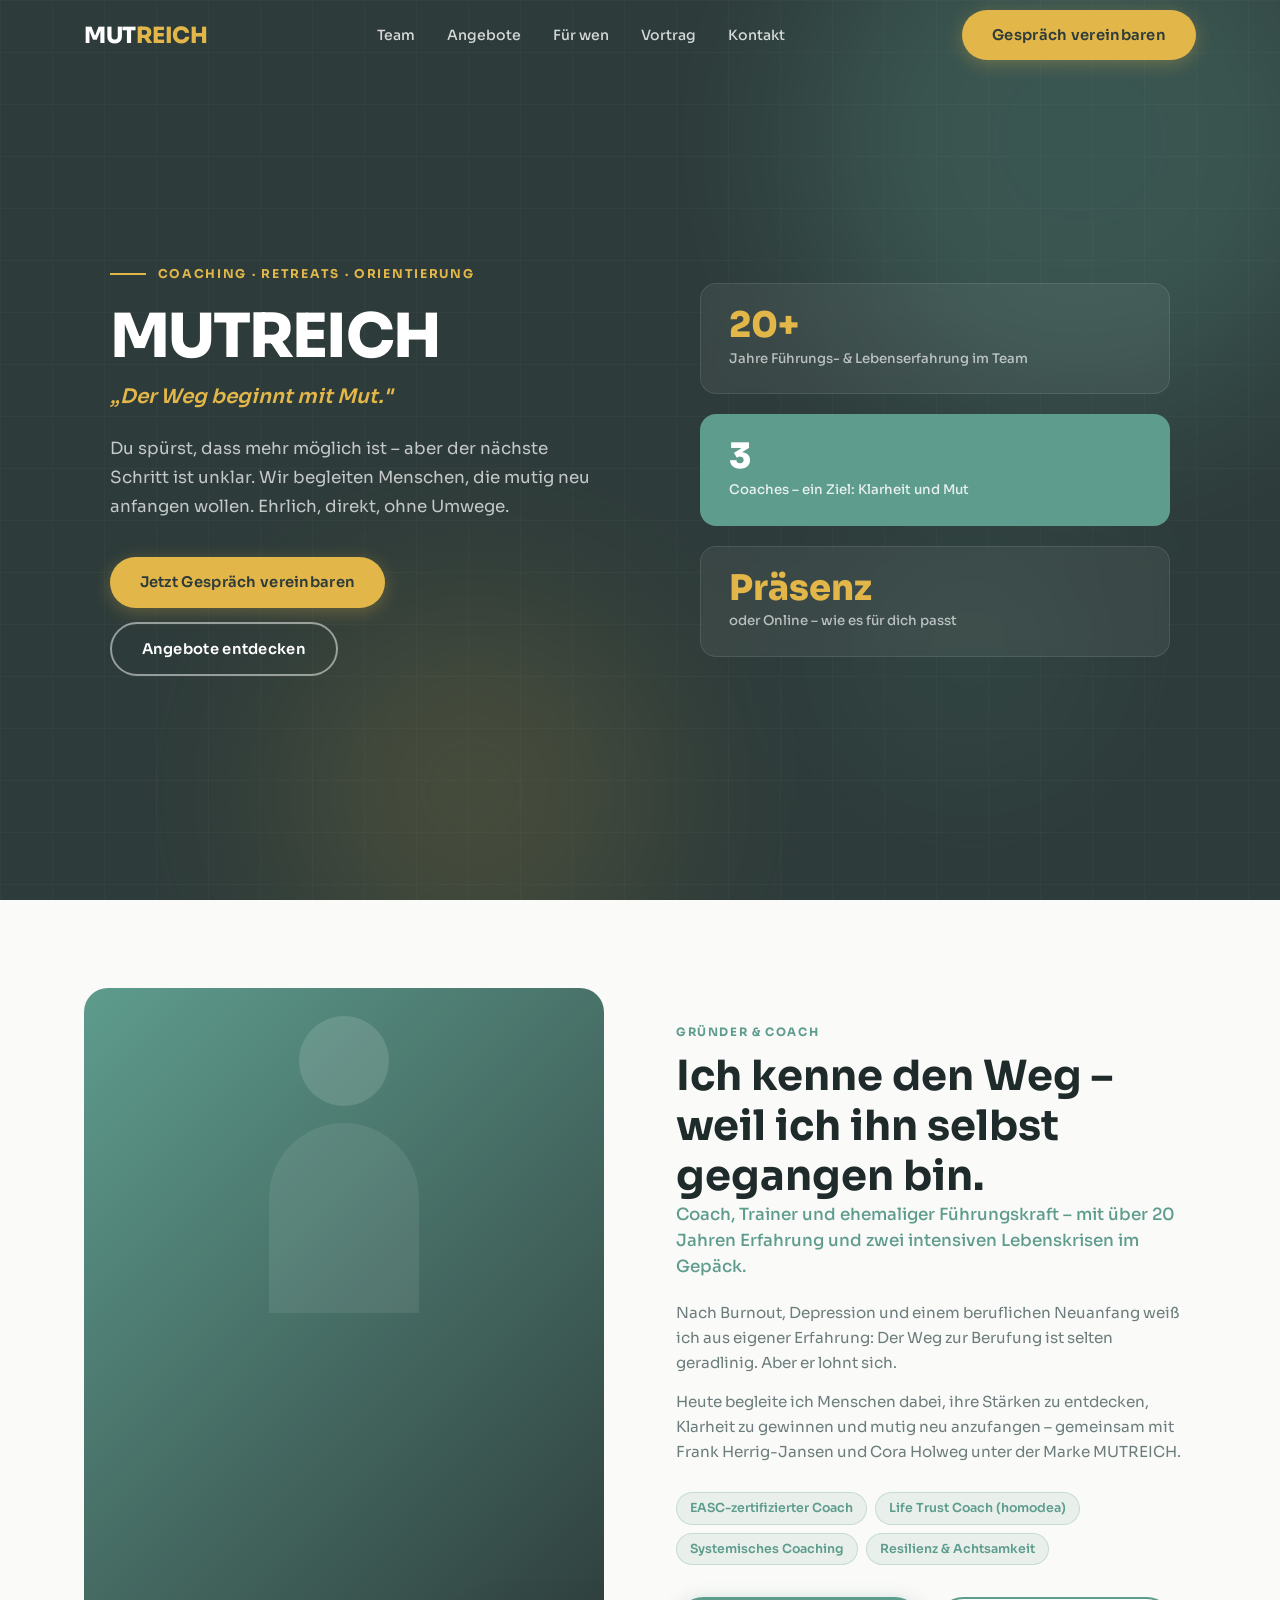
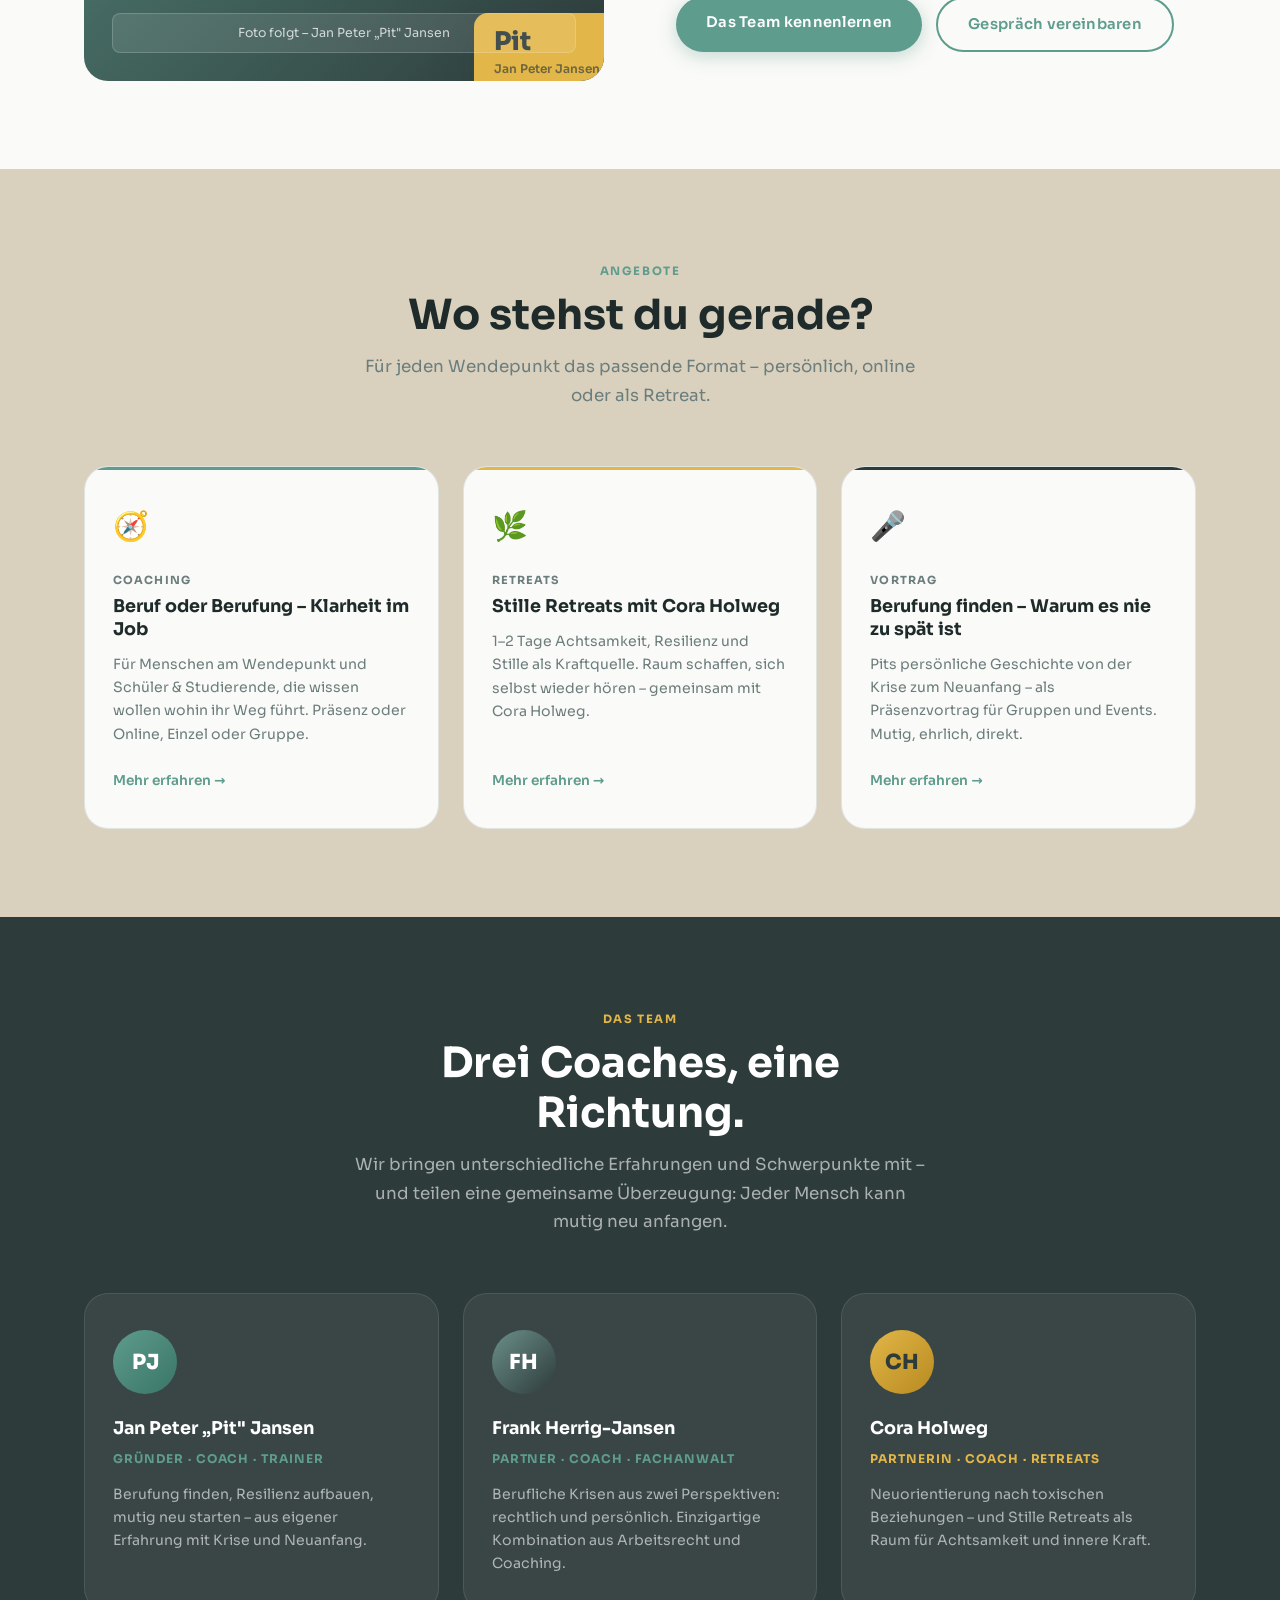
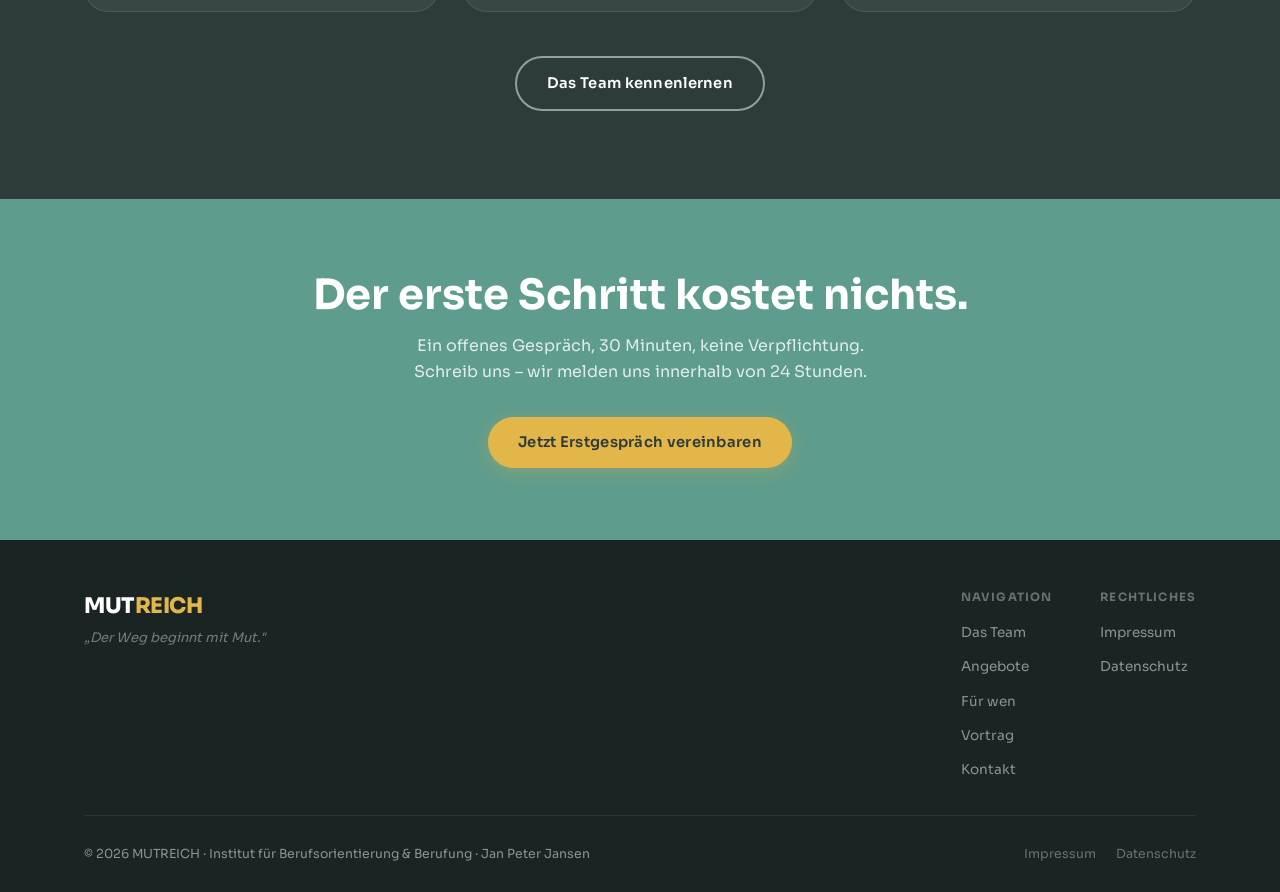
==== commit 30b42306: "Kompletter Relaunch: 6-seitige Multi-Page Website Neues Design-System (style.css, nav-footer.js) und" ====
--- a/index.html
+++ b/index.html
@@ -4,998 +4,217 @@
   <meta charset="UTF-8" />
   <meta name="viewport" content="width=device-width, initial-scale=1.0" />
   <title>MUTREICH – Der Weg beginnt mit Mut.</title>
-  <meta name="description" content="MUTREICH – Coaching für Menschen, die mutig neu anfangen. Mit Jan Peter Jansen." />
+  <meta name="description" content="MUTREICH begleitet Menschen, die spüren dass mehr möglich ist. Coaching, Retreats und echte Begleitung mit Jan Peter Jansen." />
   <link rel="preconnect" href="https://fonts.googleapis.com" />
   <link rel="preconnect" href="https://fonts.gstatic.com" crossorigin />
   <link href="https://fonts.googleapis.com/css2?family=Sora:wght@300;400;500;600;700;800&display=swap" rel="stylesheet" />
+  <link rel="stylesheet" href="style.css" />
   <style>
-    /* ── Reset & Base ─────────────────────────────────────────── */
-    *, *::before, *::after { box-sizing: border-box; margin: 0; padding: 0; }
-
-    :root {
-      --teal:   #5E9C8D;
-      --dark:   #2D3B3A;
-      --beige:  #D9D0BD;
-      --yellow: #E2B648;
-      --white:  #FAFAF8;
-      --text:   #1E2B2A;
-      --muted:  #6B7D7C;
-      --border: rgba(45,59,58,.12);
-      --radius: 16px;
-      --shadow: 0 4px 24px rgba(45,59,58,.10);
-      --shadow-lg: 0 12px 48px rgba(45,59,58,.16);
-      --transition: .25s ease;
-      font-family: 'Sora', system-ui, sans-serif;
-    }
-
-    html { scroll-behavior: smooth; }
-
-    body {
-      background: var(--white);
-      color: var(--text);
-      line-height: 1.65;
-      font-size: 16px;
-      -webkit-font-smoothing: antialiased;
-    }
-
-    img { display: block; max-width: 100%; }
-    a { color: inherit; text-decoration: none; }
-
-    /* ── Utilities ────────────────────────────────────────────── */
-    .container {
-      max-width: 1160px;
-      margin: 0 auto;
-      padding: 0 24px;
-    }
-
-    .section {
-      padding: 96px 0;
-    }
-
-    .section--alt {
-      background: var(--beige);
-    }
-
-    .section--dark {
+    /* ── Hero ──────────────────────────────────────────── */
+    .hero {
+      min-height: 100vh;
       background: var(--dark);
-      color: var(--white);
-    }
-
-    .label {
-      display: inline-block;
-      font-size: .75rem;
-      font-weight: 700;
-      letter-spacing: .12em;
-      text-transform: uppercase;
-      color: var(--teal);
-      margin-bottom: 12px;
-    }
-
-    .section--dark .label { color: var(--yellow); }
-
-    h1, h2, h3, h4 { line-height: 1.2; font-weight: 700; }
-    h2 { font-size: clamp(2rem, 4vw, 2.75rem); }
-    h3 { font-size: 1.25rem; font-weight: 600; }
-
-    .btn {
-      display: inline-block;
-      padding: 14px 32px;
-      border-radius: 50px;
-      font-size: .95rem;
-      font-weight: 600;
-      font-family: inherit;
-      cursor: pointer;
-      transition: transform var(--transition), box-shadow var(--transition), background var(--transition);
-      border: none;
-      letter-spacing: .02em;
-    }
-
-    .btn:hover { transform: translateY(-2px); }
-
-    .btn--primary {
-      background: var(--teal);
-      color: #fff;
-      box-shadow: 0 4px 20px rgba(94,156,141,.35);
-    }
-    .btn--primary:hover { background: #4d8a7b; box-shadow: 0 8px 28px rgba(94,156,141,.45); }
-
-    .btn--yellow {
-      background: var(--yellow);
-      color: var(--dark);
-      box-shadow: 0 4px 20px rgba(226,182,72,.30);
-    }
-    .btn--yellow:hover { background: #d4a93a; box-shadow: 0 8px 28px rgba(226,182,72,.40); }
-
-    .btn--outline {
-      background: transparent;
-      border: 2px solid var(--teal);
-      color: var(--teal);
-    }
-    .btn--outline:hover { background: var(--teal); color: #fff; }
-
-    .btn--outline-light {
-      background: transparent;
-      border: 2px solid rgba(255,255,255,.5);
-      color: #fff;
-    }
-    .btn--outline-light:hover { background: rgba(255,255,255,.12); border-color: #fff; }
-
-    /* ── Nav ──────────────────────────────────────────────────── */
-    .nav {
-      position: fixed;
-      top: 0; left: 0; right: 0;
-      z-index: 100;
-      padding: 0 24px;
-      transition: background var(--transition), box-shadow var(--transition);
-    }
-
-    .nav.scrolled {
-      background: rgba(45,59,58,.97);
-      box-shadow: 0 2px 24px rgba(0,0,0,.18);
-      backdrop-filter: blur(12px);
-    }
-
-    .nav__inner {
-      max-width: 1160px;
-      margin: 0 auto;
-      height: 72px;
       display: flex;
       align-items: center;
-      justify-content: space-between;
-    }
-
-    .nav__logo {
-      font-size: 1.5rem;
-      font-weight: 800;
-      color: #fff;
-      letter-spacing: -.02em;
-    }
-
-    .nav__logo span { color: var(--yellow); }
-
-    .nav__links {
-      display: flex;
-      align-items: center;
-      gap: 36px;
-      list-style: none;
-    }
-
-    .nav__links a {
-      color: rgba(255,255,255,.8);
-      font-size: .9rem;
-      font-weight: 500;
-      transition: color var(--transition);
-    }
-    .nav__links a:hover { color: #fff; }
-
-    .nav__cta { margin-left: 12px; }
-
-    /* Hamburger */
-    .nav__burger {
-      display: none;
-      flex-direction: column;
-      gap: 5px;
-      background: none;
-      border: none;
-      cursor: pointer;
-      padding: 6px;
-    }
-    .nav__burger span {
-      display: block;
-      width: 24px; height: 2px;
-      background: #fff;
-      border-radius: 2px;
-      transition: var(--transition);
-    }
-
-    .nav__mobile {
-      display: none;
-      flex-direction: column;
-      background: var(--dark);
-      padding: 24px;
-      gap: 20px;
-    }
-    .nav__mobile a {
-      color: rgba(255,255,255,.85);
-      font-size: 1rem;
-      font-weight: 500;
-    }
-    .nav__mobile.open { display: flex; }
-
-    /* ── Hero ─────────────────────────────────────────────────── */
-    .hero {
       position: relative;
-      min-height: 100vh;
-      display: flex;
-      align-items: center;
       overflow: hidden;
-      background: var(--dark);
-    }
-
-    /* Organic background shapes */
-    .hero__bg {
-      position: absolute;
-      inset: 0;
-      pointer-events: none;
-    }
-
+    }
+    .hero__bg { position: absolute; inset: 0; pointer-events: none; }
     .hero__shape {
       position: absolute;
       border-radius: 50%;
-      filter: blur(80px);
-      opacity: .35;
-    }
-
-    .hero__shape--1 {
-      width: 600px; height: 600px;
-      background: var(--teal);
-      top: -150px; right: -100px;
-    }
-
-    .hero__shape--2 {
-      width: 400px; height: 400px;
-      background: var(--yellow);
-      bottom: -100px; left: 20%;
-      opacity: .18;
-    }
-
-    .hero__shape--3 {
-      width: 300px; height: 300px;
-      background: var(--teal);
-      bottom: 100px; right: 200px;
-      opacity: .15;
-    }
-
-    /* Grid overlay for texture */
+      filter: blur(90px);
+    }
+    .hero__shape--1 { width: 560px; height: 560px; background: var(--teal); top: -140px; right: -80px; opacity: .28; }
+    .hero__shape--2 { width: 380px; height: 380px; background: var(--yellow); bottom: -80px; left: 22%; opacity: .14; }
+    .hero__shape--3 { width: 260px; height: 260px; background: var(--teal); bottom: 120px; right: 180px; opacity: .12; }
     .hero::after {
       content: '';
-      position: absolute;
-      inset: 0;
-      background-image:
-        linear-gradient(rgba(255,255,255,.03) 1px, transparent 1px),
-        linear-gradient(90deg, rgba(255,255,255,.03) 1px, transparent 1px);
-      background-size: 48px 48px;
+      position: absolute; inset: 0;
+      background-image: linear-gradient(rgba(255,255,255,.025) 1px,transparent 1px), linear-gradient(90deg,rgba(255,255,255,.025) 1px,transparent 1px);
+      background-size: 52px 52px;
       pointer-events: none;
     }
-
     .hero__content {
-      position: relative;
-      z-index: 2;
-      max-width: 1160px;
-      margin: 0 auto;
+      position: relative; z-index: 2;
+      max-width: 1160px; margin: 0 auto;
       padding: 120px 24px 80px;
       display: grid;
-      grid-template-columns: 1fr 1fr;
-      gap: 80px;
+      grid-template-columns: 1.1fr 1fr;
+      gap: 72px;
       align-items: center;
     }
-
-    .hero__eyebrow {
-      display: flex;
-      align-items: center;
-      gap: 12px;
-      margin-bottom: 24px;
-    }
-
-    .hero__eyebrow-line {
-      width: 40px; height: 2px;
-      background: var(--yellow);
-    }
-
-    .hero__eyebrow-text {
-      font-size: .8rem;
-      font-weight: 700;
-      letter-spacing: .15em;
-      text-transform: uppercase;
-      color: var(--yellow);
-    }
-
-    .hero__title {
-      font-size: clamp(2.5rem, 5vw, 4rem);
-      font-weight: 800;
-      color: #fff;
-      letter-spacing: -.03em;
-      margin-bottom: 12px;
-      line-height: 1.1;
-    }
-
-    .hero__claim {
-      font-size: clamp(1.1rem, 2.5vw, 1.4rem);
-      color: var(--yellow);
-      font-weight: 600;
-      margin-bottom: 24px;
-      font-style: italic;
-    }
-
-    .hero__lead {
-      font-size: clamp(1rem, 1.5vw, 1.1rem);
-      color: rgba(255,255,255,.75);
-      max-width: 480px;
-      margin-bottom: 40px;
-      line-height: 1.7;
-    }
-
-    .hero__actions {
-      display: flex;
-      gap: 16px;
-      flex-wrap: wrap;
-    }
-
-    /* Stats bar */
-    .hero__stats {
-      display: flex;
-      flex-direction: column;
-      gap: 24px;
-    }
-
-    .hero__stat-card {
+    .hero__eyebrow { display: flex; align-items: center; gap: 12px; margin-bottom: 20px; }
+    .hero__eyebrow-line { width: 36px; height: 2px; background: var(--yellow); }
+    .hero__eyebrow-text { font-size: .76rem; font-weight: 700; letter-spacing: .14em; text-transform: uppercase; color: var(--yellow); }
+    .hero__title { font-size: clamp(2.4rem, 5vw, 3.8rem); font-weight: 800; color: #fff; letter-spacing: -.03em; line-height: 1.08; margin-bottom: 10px; }
+    .hero__claim { font-size: clamp(1rem, 2vw, 1.25rem); color: var(--yellow); font-weight: 600; font-style: italic; margin-bottom: 22px; }
+    .hero__lead { font-size: clamp(.95rem, 1.4vw, 1.05rem); color: rgba(255,255,255,.72); max-width: 480px; margin-bottom: 36px; line-height: 1.72; }
+    .hero__actions { display: flex; gap: 14px; flex-wrap: wrap; }
+    .hero__right { display: flex; flex-direction: column; gap: 20px; }
+    .hero__card {
       background: rgba(255,255,255,.06);
       border: 1px solid rgba(255,255,255,.1);
       border-radius: var(--radius);
-      padding: 28px 32px;
+      padding: 24px 28px;
       backdrop-filter: blur(8px);
     }
-
-    .hero__stat-number {
-      font-size: 2.5rem;
-      font-weight: 800;
-      color: var(--yellow);
-      line-height: 1;
-      margin-bottom: 4px;
-    }
-
-    .hero__stat-label {
-      font-size: .875rem;
-      color: rgba(255,255,255,.65);
-      font-weight: 500;
-    }
-
-    .hero__stat-card--accent {
-      background: var(--teal);
-      border-color: transparent;
-    }
-
-    .hero__stat-card--accent .hero__stat-label { color: rgba(255,255,255,.85); }
-
-    /* ── About ────────────────────────────────────────────────── */
-    .about__inner {
+    .hero__card--accent { background: var(--teal); border-color: transparent; }
+    .hero__card-num { font-size: 2.2rem; font-weight: 800; color: var(--yellow); line-height: 1; margin-bottom: 4px; }
+    .hero__card--accent .hero__card-num { color: #fff; }
+    .hero__card-label { font-size: .83rem; color: rgba(255,255,255,.65); font-weight: 500; }
+    .hero__card--accent .hero__card-label { color: rgba(255,255,255,.85); }
+
+    /* ── Intro ─────────────────────────────────────────── */
+    .intro__inner {
       display: grid;
-      grid-template-columns: 1fr 1.4fr;
-      gap: 80px;
+      grid-template-columns: 1fr 1fr;
+      gap: 72px;
       align-items: center;
     }
-
-    .about__photo {
-      position: relative;
-    }
-
-    .about__photo-placeholder {
+    .intro__photo {
       aspect-ratio: 3/4;
       border-radius: 24px;
       background: linear-gradient(135deg, var(--teal) 0%, var(--dark) 100%);
-      display: flex;
-      align-items: flex-end;
-      padding: 32px;
-      overflow: hidden;
-    }
-
-    .about__photo-placeholder::before {
+      display: flex; align-items: flex-end; padding: 28px;
+      position: relative; overflow: hidden;
+    }
+    .intro__photo::before {
       content: '';
-      position: absolute;
-      top: 30px; left: 50%;
-      transform: translateX(-50%);
-      width: 100px; height: 100px;
-      border-radius: 50%;
-      background: rgba(255,255,255,.15);
-    }
-
-    .about__photo-placeholder::after {
+      position: absolute; top: 28px; left: 50%; transform: translateX(-50%);
+      width: 90px; height: 90px; border-radius: 50%; background: rgba(255,255,255,.13);
+    }
+    .intro__photo::after {
       content: '';
-      position: absolute;
-      top: 148px; left: 50%;
-      transform: translateX(-50%);
-      width: 160px; height: 200px;
-      border-radius: 80px 80px 0 0;
-      background: rgba(255,255,255,.1);
-    }
-
-    .about__photo-note {
-      position: relative;
-      z-index: 1;
-      background: rgba(255,255,255,.12);
-      border: 1px solid rgba(255,255,255,.2);
-      border-radius: 10px;
-      padding: 10px 16px;
-      font-size: .8rem;
-      color: rgba(255,255,255,.8);
-      text-align: center;
-      width: 100%;
-    }
-
-    .about__accent-box {
-      position: absolute;
-      bottom: -20px; right: -20px;
-      background: var(--yellow);
-      border-radius: 16px;
-      padding: 20px 24px;
+      position: absolute; top: 135px; left: 50%; transform: translateX(-50%);
+      width: 150px; height: 190px; border-radius: 75px 75px 0 0; background: rgba(255,255,255,.08);
+    }
+    .intro__photo-note {
+      position: relative; z-index: 1;
+      background: rgba(255,255,255,.1); border: 1px solid rgba(255,255,255,.18);
+      border-radius: 8px; padding: 9px 14px;
+      font-size: .78rem; color: rgba(255,255,255,.75); text-align: center; width: 100%;
+    }
+    .intro__accent {
+      position: absolute; bottom: -16px; right: -16px;
+      background: var(--yellow); border-radius: 14px; padding: 16px 20px;
       box-shadow: var(--shadow-lg);
     }
-
-    .about__accent-box strong {
-      display: block;
-      font-size: 1.75rem;
-      font-weight: 800;
-      color: var(--dark);
-      line-height: 1;
-    }
-
-    .about__accent-box span {
-      font-size: .8rem;
-      color: rgba(45,59,58,.7);
-      font-weight: 600;
-    }
-
-    .about__text h2 { margin-bottom: 16px; }
-
-    .about__intro {
-      font-size: 1.1rem;
-      font-weight: 500;
-      color: var(--teal);
-      margin-bottom: 24px;
-      line-height: 1.5;
-    }
-
-    .about__body p {
-      color: var(--muted);
-      margin-bottom: 16px;
-      font-size: .975rem;
-    }
-
-    .about__body p:last-child { margin-bottom: 0; }
-
-    .about__body strong { color: var(--text); }
-
-    .about__chips {
-      display: flex;
-      flex-wrap: wrap;
-      gap: 10px;
-      margin-top: 32px;
-    }
-
-    .chip {
-      background: rgba(94,156,141,.1);
-      border: 1px solid rgba(94,156,141,.25);
-      color: var(--teal);
-      font-size: .8rem;
-      font-weight: 600;
-      padding: 6px 14px;
-      border-radius: 50px;
-    }
-
-    /* ── Offers ───────────────────────────────────────────────── */
-    .offers__header {
-      text-align: center;
-      max-width: 600px;
-      margin: 0 auto 64px;
-    }
-
-    .offers__header h2 { margin-bottom: 16px; }
-
-    .offers__header p {
-      color: var(--muted);
-      font-size: 1rem;
-    }
-
-    .offers__grid {
-      display: grid;
-      grid-template-columns: repeat(3, 1fr);
-      gap: 28px;
-    }
-
+    .intro__accent strong { display: block; font-size: 1.6rem; font-weight: 800; color: var(--dark); line-height: 1; }
+    .intro__accent span { font-size: .75rem; color: rgba(45,59,58,.65); font-weight: 600; }
+    .intro__text h2 { margin-bottom: 14px; }
+    .intro__quote {
+      font-size: 1.05rem; font-weight: 500; color: var(--teal);
+      margin-bottom: 20px; line-height: 1.55;
+    }
+    .intro__body p { color: var(--muted); margin-bottom: 14px; font-size: .95rem; }
+    .intro__chips { display: flex; flex-wrap: wrap; gap: 8px; margin-top: 28px; }
+
+    /* ── Teaser-Angebote ───────────────────────────────── */
+    .offers__header { text-align: center; max-width: 580px; margin: 0 auto 56px; }
+    .offers__header h2 { margin-bottom: 12px; }
+    .offers__grid { display: grid; grid-template-columns: repeat(3,1fr); gap: 24px; }
     .offer-card {
-      background: var(--white);
-      border: 1px solid var(--border);
-      border-radius: 24px;
-      padding: 40px 32px;
-      display: flex;
-      flex-direction: column;
+      background: var(--white); border: 1px solid var(--border);
+      border-radius: 24px; padding: 36px 28px;
+      display: flex; flex-direction: column;
       transition: transform var(--transition), box-shadow var(--transition);
-      position: relative;
-      overflow: hidden;
-    }
-
-    .offer-card:hover {
-      transform: translateY(-6px);
-      box-shadow: var(--shadow-lg);
-    }
-
+      position: relative; overflow: hidden;
+    }
+    .offer-card:hover { transform: translateY(-5px); box-shadow: var(--shadow-lg); }
     .offer-card::before {
-      content: '';
-      position: absolute;
-      top: 0; left: 0; right: 0;
-      height: 4px;
-      background: var(--teal);
-      border-radius: 24px 24px 0 0;
-    }
-
+      content: ''; position: absolute; top: 0; left: 0; right: 0;
+      height: 3px; border-radius: 24px 24px 0 0;
+    }
+    .offer-card:nth-child(1)::before { background: var(--teal); }
     .offer-card:nth-child(2)::before { background: var(--yellow); }
     .offer-card:nth-child(3)::before { background: var(--dark); }
-
-    .offer-card__icon {
-      width: 52px; height: 52px;
-      border-radius: 14px;
-      display: flex;
-      align-items: center;
-      justify-content: center;
-      margin-bottom: 24px;
-      font-size: 1.5rem;
-    }
-
-    .offer-card:nth-child(1) .offer-card__icon { background: rgba(94,156,141,.12); }
-    .offer-card:nth-child(2) .offer-card__icon { background: rgba(226,182,72,.12); }
-    .offer-card:nth-child(3) .offer-card__icon { background: rgba(45,59,58,.08); }
-
-    .offer-card__tag {
-      font-size: .7rem;
-      font-weight: 700;
-      letter-spacing: .1em;
-      text-transform: uppercase;
-      color: var(--muted);
-      margin-bottom: 8px;
-    }
-
-    .offer-card__title {
-      font-size: 1.2rem;
-      font-weight: 700;
-      color: var(--text);
-      margin-bottom: 12px;
-      line-height: 1.3;
-    }
-
-    .offer-card__subtitle {
-      font-size: .875rem;
-      color: var(--teal);
-      font-weight: 600;
-      font-style: italic;
-      margin-bottom: 16px;
-    }
-
-    .offer-card:nth-child(2) .offer-card__subtitle { color: #c09b30; }
-
-    .offer-card__desc {
-      font-size: .9rem;
-      color: var(--muted);
-      line-height: 1.65;
-      flex: 1;
-      margin-bottom: 24px;
-    }
-
-    .offer-card__meta {
-      display: flex;
-      flex-wrap: wrap;
-      gap: 8px;
-      margin-bottom: 28px;
-    }
-
-    .meta-tag {
-      background: var(--beige);
-      font-size: .75rem;
-      font-weight: 600;
-      color: var(--text);
-      padding: 4px 10px;
-      border-radius: 50px;
-    }
-
-    .offer-card__btn {
-      align-self: flex-start;
-    }
-
-    /* ── Partners ─────────────────────────────────────────────── */
-    .partners__header {
+    .offer-card__icon { font-size: 1.8rem; margin-bottom: 20px; }
+    .offer-card__tag { font-size: .7rem; font-weight: 700; letter-spacing: .1em; text-transform: uppercase; color: var(--muted); margin-bottom: 6px; }
+    .offer-card__title { font-size: 1.1rem; font-weight: 700; margin-bottom: 12px; line-height: 1.3; }
+    .offer-card__desc { font-size: .88rem; color: var(--muted); line-height: 1.65; flex: 1; margin-bottom: 24px; }
+    .offer-card__link {
+      font-size: .85rem; font-weight: 600; color: var(--teal);
+      display: inline-flex; align-items: center; gap: 6px;
+      transition: gap var(--transition);
+    }
+    .offer-card__link:hover { gap: 10px; }
+
+    /* ── Team-Teaser ───────────────────────────────────── */
+    .team-teaser__header { text-align: center; max-width: 580px; margin: 0 auto 56px; }
+    .team-teaser__grid { display: grid; grid-template-columns: repeat(3,1fr); gap: 24px; }
+    .team-card {
+      background: rgba(255,255,255,.06); border: 1px solid rgba(255,255,255,.1);
+      border-radius: 24px; padding: 36px 28px;
+      transition: background var(--transition);
+    }
+    .team-card:hover { background: rgba(255,255,255,.09); }
+    .team-card__avatar {
+      width: 64px; height: 64px; border-radius: 50%;
+      display: flex; align-items: center; justify-content: center;
+      font-size: 1.3rem; font-weight: 800; color: #fff;
+      margin-bottom: 20px;
+    }
+    .team-card:nth-child(1) .team-card__avatar { background: linear-gradient(135deg,var(--teal),#3a7566); }
+    .team-card:nth-child(2) .team-card__avatar { background: linear-gradient(135deg,#6b8f8a,var(--dark)); }
+    .team-card:nth-child(3) .team-card__avatar { background: linear-gradient(135deg,var(--yellow),#b88a20); color: var(--dark); }
+    .team-card__name { font-size: 1.1rem; font-weight: 700; color: #fff; margin-bottom: 6px; }
+    .team-card__role { font-size: .75rem; font-weight: 700; letter-spacing: .08em; text-transform: uppercase; color: var(--teal); margin-bottom: 14px; }
+    .team-card:nth-child(3) .team-card__role { color: var(--yellow); }
+    .team-card__text { font-size: .88rem; color: rgba(255,255,255,.6); line-height: 1.65; }
+
+    /* ── CTA-Banner ────────────────────────────────────── */
+    .cta-banner {
+      background: var(--teal);
+      padding: 72px 0;
       text-align: center;
-      max-width: 600px;
-      margin: 0 auto 64px;
-    }
-
-    .partners__header h2 { margin-bottom: 16px; color: #fff; }
-    .partners__header p { color: rgba(255,255,255,.6); }
-
-    .partners__grid {
-      display: grid;
-      grid-template-columns: 1fr 1fr;
-      gap: 28px;
-    }
-
-    .partner-card {
-      background: rgba(255,255,255,.06);
-      border: 1px solid rgba(255,255,255,.1);
-      border-radius: 24px;
-      padding: 40px;
-      transition: background var(--transition);
-    }
-
-    .partner-card:hover { background: rgba(255,255,255,.09); }
-
-    .partner-card__avatar {
-      width: 72px; height: 72px;
-      border-radius: 50%;
-      background: linear-gradient(135deg, var(--teal), var(--dark));
-      display: flex;
-      align-items: center;
-      justify-content: center;
-      font-size: 1.5rem;
-      font-weight: 800;
-      color: #fff;
-      margin-bottom: 24px;
-    }
-
-    .partner-card:nth-child(2) .partner-card__avatar {
-      background: linear-gradient(135deg, var(--yellow), #b88a20);
-      color: var(--dark);
-    }
-
-    .partner-card__name {
-      font-size: 1.2rem;
-      font-weight: 700;
-      color: #fff;
-      margin-bottom: 8px;
-    }
-
-    .partner-card__focus {
-      font-size: .8rem;
-      font-weight: 600;
-      letter-spacing: .08em;
-      text-transform: uppercase;
-      color: var(--teal);
-      margin-bottom: 16px;
-    }
-
-    .partner-card:nth-child(2) .partner-card__focus { color: var(--yellow); }
-
-    .partner-card__text {
-      font-size: .9rem;
-      color: rgba(255,255,255,.65);
-      line-height: 1.65;
-      margin-bottom: 20px;
-    }
-
-    .partner-card__link {
-      font-size: .875rem;
-      color: var(--teal);
-      font-weight: 600;
-      display: inline-flex;
-      align-items: center;
-      gap: 6px;
-      transition: gap var(--transition);
-    }
-
-    .partner-card:nth-child(2) .partner-card__link { color: var(--yellow); }
-    .partner-card__link:hover { gap: 10px; }
-
-    /* ── Testimonials ─────────────────────────────────────────── */
-    .testimonials__header {
-      text-align: center;
-      max-width: 600px;
-      margin: 0 auto 64px;
-    }
-
-    .testimonials__header h2 { margin-bottom: 16px; }
-    .testimonials__header p { color: var(--muted); }
-
-    .testimonials__placeholder {
-      border: 2px dashed rgba(94,156,141,.3);
-      border-radius: 24px;
-      padding: 80px 40px;
-      text-align: center;
-      background: rgba(94,156,141,.03);
-    }
-
-    .testimonials__placeholder-icon {
-      font-size: 3rem;
-      margin-bottom: 20px;
-      opacity: .4;
-    }
-
-    .testimonials__placeholder h3 {
-      font-size: 1.1rem;
-      color: var(--muted);
-      font-weight: 500;
-      margin-bottom: 8px;
-    }
-
-    .testimonials__placeholder p {
-      font-size: .875rem;
-      color: rgba(107,125,124,.6);
-    }
-
-    /* ── Contact ──────────────────────────────────────────────── */
-    .contact__inner {
-      display: grid;
-      grid-template-columns: 1fr 1.2fr;
-      gap: 80px;
-      align-items: start;
-    }
-
-    .contact__left h2 { margin-bottom: 16px; }
-
-    .contact__lead {
-      color: var(--muted);
-      font-size: 1rem;
-      margin-bottom: 40px;
-      line-height: 1.7;
-    }
-
-    .contact__info {
-      display: flex;
-      flex-direction: column;
-      gap: 16px;
-    }
-
-    .contact__info-item {
-      display: flex;
-      align-items: center;
-      gap: 14px;
-      font-size: .9rem;
-      color: var(--muted);
-    }
-
-    .contact__info-icon {
-      width: 40px; height: 40px;
-      background: rgba(94,156,141,.1);
-      border-radius: 10px;
-      display: flex;
-      align-items: center;
-      justify-content: center;
-      font-size: 1rem;
-      flex-shrink: 0;
-    }
-
-    .contact__form {
-      background: var(--white);
-      border: 1px solid var(--border);
-      border-radius: 24px;
-      padding: 48px;
-      box-shadow: var(--shadow);
-    }
-
-    .form-group {
-      margin-bottom: 20px;
-    }
-
-    .form-row {
-      display: grid;
-      grid-template-columns: 1fr 1fr;
-      gap: 16px;
-    }
-
-    label {
-      display: block;
-      font-size: .8rem;
-      font-weight: 700;
-      letter-spacing: .05em;
-      text-transform: uppercase;
-      color: var(--muted);
-      margin-bottom: 8px;
-    }
-
-    input, textarea, select {
-      width: 100%;
-      padding: 14px 18px;
-      background: var(--beige);
-      border: 1.5px solid transparent;
-      border-radius: 12px;
-      font-family: inherit;
-      font-size: .95rem;
-      color: var(--text);
-      transition: border-color var(--transition), background var(--transition);
-      outline: none;
-    }
-
-    input:focus, textarea:focus, select:focus {
-      border-color: var(--teal);
-      background: #fff;
-    }
-
-    textarea { resize: vertical; min-height: 120px; }
-
-    .form-select-group {
-      margin-bottom: 20px;
-    }
-
-    .form-submit {
-      width: 100%;
-      padding: 16px;
-      font-size: 1rem;
-    }
-
-    .form-note {
-      text-align: center;
-      font-size: .775rem;
-      color: var(--muted);
-      margin-top: 16px;
-    }
-
-    /* ── Footer ───────────────────────────────────────────────── */
-    .footer {
-      background: #1a2423;
-      color: rgba(255,255,255,.5);
-      padding: 48px 0 32px;
-    }
-
-    .footer__inner {
-      max-width: 1160px;
-      margin: 0 auto;
-      padding: 0 24px;
-    }
-
-    .footer__top {
-      display: flex;
-      align-items: center;
-      justify-content: space-between;
-      padding-bottom: 32px;
-      margin-bottom: 32px;
-      border-bottom: 1px solid rgba(255,255,255,.08);
-    }
-
-    .footer__logo {
-      font-size: 1.4rem;
-      font-weight: 800;
-      color: #fff;
-      letter-spacing: -.02em;
-    }
-
-    .footer__logo span { color: var(--yellow); }
-
-    .footer__claim {
-      font-size: .875rem;
-      color: rgba(255,255,255,.4);
-      font-style: italic;
-      margin-top: 4px;
-    }
-
-    .footer__links {
-      display: flex;
-      gap: 28px;
-    }
-
-    .footer__links a {
-      font-size: .875rem;
-      color: rgba(255,255,255,.45);
-      transition: color var(--transition);
-    }
-
-    .footer__links a:hover { color: rgba(255,255,255,.8); }
-
-    .footer__bottom {
-      display: flex;
-      align-items: center;
-      justify-content: space-between;
-    }
-
-    .footer__copy {
-      font-size: .8rem;
-    }
-
-    .footer__legal {
-      display: flex;
-      gap: 20px;
-    }
-
-    .footer__legal a {
-      font-size: .8rem;
-      color: rgba(255,255,255,.35);
-      transition: color var(--transition);
-    }
-
-    .footer__legal a:hover { color: rgba(255,255,255,.7); }
-
-    /* ── Scroll-in animation ──────────────────────────────────── */
-    .reveal {
-      opacity: 0;
-      transform: translateY(30px);
-      transition: opacity .6s ease, transform .6s ease;
-    }
-
-    .reveal.visible {
-      opacity: 1;
-      transform: translateY(0);
-    }
-
-    .reveal-delay-1 { transition-delay: .1s; }
-    .reveal-delay-2 { transition-delay: .2s; }
-    .reveal-delay-3 { transition-delay: .3s; }
-
-    /* ── Responsive ───────────────────────────────────────────── */
+    }
+    .cta-banner h2 { color: #fff; margin-bottom: 12px; }
+    .cta-banner p { color: rgba(255,255,255,.82); max-width: 500px; margin: 0 auto 32px; font-size: 1rem; }
+
+    /* ── Responsive ────────────────────────────────────── */
     @media (max-width: 900px) {
-      .nav__links, .nav__cta { display: none; }
-      .nav__burger { display: flex; }
-
-      .hero__content {
-        grid-template-columns: 1fr;
-        gap: 48px;
-        text-align: center;
-      }
-
+      .hero__content { grid-template-columns: 1fr; gap: 48px; text-align: center; }
       .hero__eyebrow { justify-content: center; }
-      .hero__lead { margin: 0 auto 40px; }
+      .hero__lead { margin-left: auto; margin-right: auto; }
       .hero__actions { justify-content: center; }
-
-      .hero__stats {
-        flex-direction: row;
-        flex-wrap: wrap;
-      }
-
-      .hero__stat-card { flex: 1; min-width: 140px; }
-
-      .about__inner {
-        grid-template-columns: 1fr;
-        gap: 48px;
-      }
-
-      .about__photo { max-width: 360px; margin: 0 auto; }
-
-      .offers__grid { grid-template-columns: 1fr; }
-
-      .partners__grid { grid-template-columns: 1fr; }
-
-      .contact__inner {
-        grid-template-columns: 1fr;
-        gap: 48px;
-      }
-
-      .form-row { grid-template-columns: 1fr; }
-
-      .footer__top {
-        flex-direction: column;
-        gap: 24px;
-        text-align: center;
-      }
-
-      .footer__bottom {
-        flex-direction: column;
-        gap: 16px;
-        text-align: center;
-      }
-    }
-
-    @media (max-width: 600px) {
-      .section { padding: 72px 0; }
-      .contact__form { padding: 32px 24px; }
-      .hero__stat-card { padding: 20px; }
+      .hero__right { flex-direction: row; flex-wrap: wrap; }
+      .hero__card { flex: 1; min-width: 140px; }
+      .intro__inner { grid-template-columns: 1fr; gap: 48px; }
+      .intro__photo { max-width: 340px; margin: 0 auto; }
+      .offers__grid, .team-teaser__grid { grid-template-columns: 1fr; }
     }
   </style>
 </head>
 <body>
 
-  <!-- ══════════════════════════════════════════════════════════ -->
-  <!--  NAV                                                       -->
-  <!-- ══════════════════════════════════════════════════════════ -->
+  <!-- NAV -->
   <nav class="nav" id="nav">
     <div class="nav__inner">
-      <a href="#" class="nav__logo">MUT<span>REICH</span></a>
+      <a href="index.html" class="nav__logo">MUT<span>REICH</span></a>
       <ul class="nav__links">
-        <li><a href="#ueber-mich">Über mich</a></li>
-        <li><a href="#angebote">Angebote</a></li>
-        <li><a href="#partner">Partner</a></li>
-        <li><a href="#kontakt">Kontakt</a></li>
+        <li><a href="team.html">Team</a></li>
+        <li><a href="angebote.html">Angebote</a></li>
+        <li><a href="fuer-wen.html">Für wen</a></li>
+        <li><a href="vortrag.html">Vortrag</a></li>
+        <li><a href="kontakt.html">Kontakt</a></li>
       </ul>
-      <a href="#kontakt" class="btn btn--yellow nav__cta">Gespräch vereinbaren</a>
-      <button class="nav__burger" id="burger" aria-label="Menü">
+      <a href="kontakt.html" class="btn btn--yellow nav__cta">Gespräch vereinbaren</a>
+      <button class="nav__burger" id="burger" aria-label="Menü öffnen">
         <span></span><span></span><span></span>
       </button>
     </div>
     <div class="nav__mobile" id="mobileMenu">
-      <a href="#ueber-mich">Über mich</a>
-      <a href="#angebote">Angebote</a>
-      <a href="#partner">Partner</a>
-      <a href="#kontakt">Kontakt</a>
-      <a href="#kontakt" class="btn btn--yellow" style="align-self:flex-start">Gespräch vereinbaren</a>
+      <a href="team.html">Team</a>
+      <a href="angebote.html">Angebote</a>
+      <a href="fuer-wen.html">Für wen</a>
+      <a href="vortrag.html">Vortrag</a>
+      <a href="kontakt.html">Kontakt</a>
+      <a href="kontakt.html" class="btn btn--yellow" style="align-self:flex-start;margin-top:4px">Gespräch vereinbaren</a>
     </div>
   </nav>
 
-  <!-- ══════════════════════════════════════════════════════════ -->
-  <!--  HERO                                                      -->
-  <!-- ══════════════════════════════════════════════════════════ -->
+  <!-- HERO -->
   <section class="hero" id="start">
     <div class="hero__bg">
       <div class="hero__shape hero__shape--1"></div>
@@ -1006,340 +225,190 @@
       <div>
         <div class="hero__eyebrow">
           <div class="hero__eyebrow-line"></div>
-          <span class="hero__eyebrow-text">Coaching &amp; Training</span>
+          <span class="hero__eyebrow-text">Coaching · Retreats · Orientierung</span>
         </div>
         <h1 class="hero__title">MUTREICH</h1>
         <p class="hero__claim">„Der Weg beginnt mit Mut."</p>
         <p class="hero__lead">
-          Du fragst dich, ob dein Job wirklich zu dir passt? Du willst nach einer Krise neu starten – oder einfach wissen, wohin dein Weg führt? Ich begleite Menschen, die den Mut finden wollen, sich neu zu entscheiden.
+          Du spürst, dass mehr möglich ist – aber der nächste Schritt ist unklar. Wir begleiten Menschen, die mutig neu anfangen wollen. Ehrlich, direkt, ohne Umwege.
         </p>
         <div class="hero__actions">
-          <a href="#kontakt" class="btn btn--yellow">Jetzt Gespräch vereinbaren</a>
-          <a href="#angebote" class="btn btn--outline-light">Angebote entdecken</a>
-        </div>
-      </div>
-      <div class="hero__stats">
-        <div class="hero__stat-card">
-          <div class="hero__stat-number">20+</div>
-          <div class="hero__stat-label">Jahre Führungs- &amp; Lebenserfahrung</div>
-        </div>
-        <div class="hero__stat-card hero__stat-card--accent">
-          <div class="hero__stat-number" style="color:#fff">3</div>
-          <div class="hero__stat-label">Coaching-Schwerpunkte, ein Ziel: Klarheit</div>
-        </div>
-        <div class="hero__stat-card">
-          <div class="hero__stat-number">6</div>
-          <div class="hero__stat-label">Wochen – und du siehst deinen Weg klarer</div>
+          <a href="kontakt.html" class="btn btn--yellow">Jetzt Gespräch vereinbaren</a>
+          <a href="angebote.html" class="btn btn--outline-light">Angebote entdecken</a>
+        </div>
+      </div>
+      <div class="hero__right">
+        <div class="hero__card">
+          <div class="hero__card-num">20+</div>
+          <div class="hero__card-label">Jahre Führungs- &amp; Lebenserfahrung im Team</div>
+        </div>
+        <div class="hero__card hero__card--accent">
+          <div class="hero__card-num">3</div>
+          <div class="hero__card-label">Coaches – ein Ziel: Klarheit und Mut</div>
+        </div>
+        <div class="hero__card">
+          <div class="hero__card-num">Präsenz</div>
+          <div class="hero__card-label">oder Online – wie es für dich passt</div>
         </div>
       </div>
     </div>
   </section>
 
-  <!-- ══════════════════════════════════════════════════════════ -->
-  <!--  ÜBER MICH                                                 -->
-  <!-- ══════════════════════════════════════════════════════════ -->
-  <section class="section" id="ueber-mich">
+  <!-- ÜBER PIT -->
+  <section class="section" id="ueber">
     <div class="container">
-      <div class="about__inner">
-        <div class="about__photo reveal">
-          <div class="about__photo-placeholder">
-            <div class="about__photo-note">Foto folgt – Jan Peter „Pit" Jansen</div>
-          </div>
-          <div class="about__accent-box">
+      <div class="intro__inner">
+        <div class="intro__photo reveal">
+          <div class="intro__photo-note">Foto folgt – Jan Peter „Pit" Jansen</div>
+          <div class="intro__accent">
             <strong>Pit</strong>
             <span>Jan Peter Jansen</span>
           </div>
         </div>
-        <div class="about__text reveal reveal-delay-1">
-          <span class="label">Über mich</span>
+        <div class="reveal reveal-delay-1">
+          <span class="label">Gründer & Coach</span>
           <h2>Ich kenne den Weg – weil ich ihn selbst gegangen bin.</h2>
-          <p class="about__intro">
-            Coach, Trainer, ehemaliger Führungskraft – und jemand, der weiß, wie es sich anfühlt, wenn der Boden unter den Füßen wegrutscht.
+          <p class="intro__quote">
+            Coach, Trainer und ehemaliger Führungskraft – mit über 20 Jahren Erfahrung und zwei intensiven Lebenskrisen im Gepäck.
           </p>
-          <div class="about__body">
+          <div class="intro__body">
             <p>
-              Über <strong>20 Jahre lang</strong> habe ich in Führungspositionen gearbeitet und Menschen geführt, Projekte gesteuert und Entscheidungen getroffen. Und dann: zwei intensive Lebenskrisen, die mich gezwungen haben, alles zu hinterfragen.
+              Nach Burnout, Depression und einem beruflichen Neuanfang weiß ich aus eigener Erfahrung: Der Weg zur Berufung ist selten geradlinig. Aber er lohnt sich.
             </p>
             <p>
-              Nicht angenehm. Aber rückblickend das Beste, was mir passieren konnte. Denn genau diese Erfahrungen – der Bruch, die Stille, der Neuanfang – haben mich gelehrt, was es bedeutet, mutig zu sein. Nicht laut oder heldenhaft. Sondern ehrlich sich selbst gegenüber.
+              Heute begleite ich Menschen dabei, ihre Stärken zu entdecken, Klarheit zu gewinnen und mutig neu anzufangen – gemeinsam mit Frank Herrig-Jansen und Cora Holweg unter der Marke MUTREICH.
             </p>
-            <p>
-              Heute begleite ich Menschen dabei, <strong>ihre Stärken zu entdecken, Klarheit zu gewinnen und mutig neu anzufangen</strong>. Kein Heilsversprechen, keine fertige Antwort – aber ein ehrlicher, mutiger Weg gemeinsam.
-            </p>
-          </div>
-          <div class="about__chips">
+          </div>
+          <div class="intro__chips">
+            <span class="chip">EASC-zertifizierter Coach</span>
+            <span class="chip">Life Trust Coach (homodea)</span>
             <span class="chip">Systemisches Coaching</span>
-            <span class="chip">Berufliche Neuorientierung</span>
-            <span class="chip">Resilienz</span>
-            <span class="chip">Achtsamkeit</span>
-            <span class="chip">Führungskräfteentwicklung</span>
-            <span class="chip">20+ J. Berufserfahrung</span>
-          </div>
-          <div style="margin-top:36px">
-            <a href="#kontakt" class="btn btn--primary">Jetzt Gespräch vereinbaren</a>
+            <span class="chip">Resilienz & Achtsamkeit</span>
+          </div>
+          <div style="margin-top:32px;display:flex;gap:14px;flex-wrap:wrap">
+            <a href="team.html" class="btn btn--primary">Das Team kennenlernen</a>
+            <a href="kontakt.html" class="btn btn--outline">Gespräch vereinbaren</a>
           </div>
         </div>
       </div>
     </div>
   </section>
 
-  <!-- ══════════════════════════════════════════════════════════ -->
-  <!--  ANGEBOTE                                                  -->
-  <!-- ══════════════════════════════════════════════════════════ -->
+  <!-- ANGEBOTE TEASER -->
   <section class="section section--alt" id="angebote">
     <div class="container">
       <div class="offers__header reveal">
-        <span class="label" style="color:var(--teal)">Angebote</span>
+        <span class="label">Angebote</span>
         <h2>Wo stehst du gerade?</h2>
-        <p>Egal ob Sinnkrise, Schulabschluss oder einfach zu viel Lärm im Kopf – hier findest du das passende Format für deine Situation.</p>
+        <p class="lead" style="margin:12px auto 0">Für jeden Wendepunkt das passende Format – persönlich, online oder als Retreat.</p>
       </div>
       <div class="offers__grid">
-
-        <!-- Card 1 -->
         <div class="offer-card reveal">
           <div class="offer-card__icon">🧭</div>
-          <div class="offer-card__tag">Mid-Career &amp; Lebenskrisen</div>
-          <h3 class="offer-card__title">Beruf oder Berufung</h3>
-          <p class="offer-card__subtitle">„In 6 Wochen zu mehr Klarheit und Sinn im Job"</p>
-          <p class="offer-card__desc">
-            Für Menschen zwischen 30 und 50, die sich fragen, ob ihr Job wirklich zu ihnen passt – die nach einem Burnout neu starten wollen oder in einer beruflichen Sinnkrise stecken. Kein Wischiwaschi. Echte Auseinandersetzung, echte Veränderung.
-          </p>
-          <div class="offer-card__meta">
-            <span class="meta-tag">Online-Gruppencoaching</span>
-            <span class="meta-tag">6 Wochen</span>
-            <span class="meta-tag">Einzelcoaching möglich</span>
-            <span class="meta-tag">Live-Sessions</span>
-          </div>
-          <a href="#kontakt" class="btn btn--primary offer-card__btn">Mehr erfahren</a>
-        </div>
-
-        <!-- Card 2 -->
+          <div class="offer-card__tag">Coaching</div>
+          <h3 class="offer-card__title">Beruf oder Berufung – Klarheit im Job</h3>
+          <p class="offer-card__desc">Für Menschen am Wendepunkt und Schüler &amp; Studierende, die wissen wollen wohin ihr Weg führt. Präsenz oder Online, Einzel oder Gruppe.</p>
+          <a href="angebote.html" class="offer-card__link">Mehr erfahren →</a>
+        </div>
         <div class="offer-card reveal reveal-delay-1">
-          <div class="offer-card__icon">🎯</div>
-          <div class="offer-card__tag">Schüler &amp; Studierende</div>
-          <h3 class="offer-card__title">Was mache ich nach der Schule?</h3>
-          <p class="offer-card__subtitle">„Dein Orientierungscamp für Berufs- und Studienwahl"</p>
-          <p class="offer-card__desc">
-            Für Schüler:innen ab Klasse 9, Abiturienten und Studienabbrechende, die echte Orientierung suchen – statt noch mehr vagen Ratschläge von Familie und Berufsberatern. Hier geht's darum, was wirklich zu dir passt.
-          </p>
-          <div class="offer-card__meta">
-            <span class="meta-tag">Online-Gruppencoaching</span>
-            <span class="meta-tag">6 Wochen</span>
-            <span class="meta-tag">Einzelcoaching möglich</span>
-          </div>
-          <a href="#kontakt" class="btn btn--outline offer-card__btn">Mehr erfahren</a>
-        </div>
-
-        <!-- Card 3 -->
+          <div class="offer-card__icon">🌿</div>
+          <div class="offer-card__tag">Retreats</div>
+          <h3 class="offer-card__title">Stille Retreats mit Cora Holweg</h3>
+          <p class="offer-card__desc">1–2 Tage Achtsamkeit, Resilienz und Stille als Kraftquelle. Raum schaffen, sich selbst wieder hören – gemeinsam mit Cora Holweg.</p>
+          <a href="angebote.html#retreats" class="offer-card__link">Mehr erfahren →</a>
+        </div>
         <div class="offer-card reveal reveal-delay-2">
-          <div class="offer-card__icon">🌿</div>
-          <div class="offer-card__tag">Retreats &amp; Achtsamkeit</div>
-          <h3 class="offer-card__title">Stille Retreats</h3>
-          <p class="offer-card__subtitle">„Raum für Resilienz, Achtsamkeit und Stille"</p>
-          <p class="offer-card__desc">
-            Workshops und Retreats zu Achtsamkeit, Resilienz und innerer Stille. In einer Welt voller Lärm: Raum schaffen, um sich selbst wieder zu hören. In Kooperation mit Cora Musterfrau.
-          </p>
-          <div class="offer-card__meta">
-            <span class="meta-tag">1–2 Tage</span>
-            <span class="meta-tag">Kooperation</span>
-            <span class="meta-tag">Termine auf Anfrage</span>
-          </div>
-          <a href="#kontakt" class="btn btn--outline offer-card__btn">Mehr erfahren</a>
-        </div>
-
+          <div class="offer-card__icon">🎤</div>
+          <div class="offer-card__tag">Vortrag</div>
+          <h3 class="offer-card__title">Berufung finden – Warum es nie zu spät ist</h3>
+          <p class="offer-card__desc">Pits persönliche Geschichte von der Krise zum Neuanfang – als Präsenzvortrag für Gruppen und Events. Mutig, ehrlich, direkt.</p>
+          <a href="vortrag.html" class="offer-card__link">Mehr erfahren →</a>
+        </div>
       </div>
     </div>
   </section>
 
-  <!-- ══════════════════════════════════════════════════════════ -->
-  <!--  KOOPERATIONSPARTNER                                       -->
-  <!-- ══════════════════════════════════════════════════════════ -->
-  <section class="section section--dark" id="partner">
+  <!-- TEAM TEASER -->
+  <section class="section section--dark" id="team">
     <div class="container">
-      <div class="partners__header reveal">
-        <span class="label">Kooperationspartner</span>
-        <h2>Gemeinsam stark.</h2>
-        <p>Für spezifische Themen arbeite ich mit vertrauenswürdigen Coaches zusammen, die ich persönlich kenne und schätze.</p>
-      </div>
-      <div class="partners__grid">
-
-        <div class="partner-card reveal">
-          <div class="partner-card__avatar">CM</div>
-          <div class="partner-card__name">Cora Musterfrau</div>
-          <div class="partner-card__focus">Toxic Relationships &amp; Neuorientierung</div>
-          <p class="partner-card__text">
-            Cora begleitet Menschen, die narzisstische Beziehungen erlebt haben und sich neu orientieren wollen – mit tiefer Fachkenntnis und einem klaren Blick für das Wesentliche. Ausgebildet bei Veit Lindau.
-          </p>
-          <a href="#kontakt" class="partner-card__link">Kontakt aufnehmen →</a>
-        </div>
-
-        <div class="partner-card reveal reveal-delay-1">
-          <div class="partner-card__avatar">FH</div>
-          <div class="partner-card__name">Frank Herrig-Jansen</div>
-          <div class="partner-card__focus">Neuorientierung &amp; Führungskräfteentwicklung</div>
-          <p class="partner-card__text">
-            Frank spezialisiert sich auf berufliche Neuorientierung, Mobbing- und Konfliktbewältigung sowie die Entwicklung von Führungskräften. Mit Klarheit, Direktheit und echtem Verständnis für die Herausforderungen im Berufsleben.
-          </p>
-          <a href="https://frank-herrig-jansen.de" target="_blank" rel="noopener" class="partner-card__link">frank-herrig-jansen.de →</a>
-        </div>
-
+      <div class="team-teaser__header reveal">
+        <span class="label">Das Team</span>
+        <h2 style="color:#fff">Drei Coaches, eine Richtung.</h2>
+        <p class="lead" style="color:rgba(255,255,255,.6);margin:12px auto 0">Wir bringen unterschiedliche Erfahrungen und Schwerpunkte mit – und teilen eine gemeinsame Überzeugung: Jeder Mensch kann mutig neu anfangen.</p>
+      </div>
+      <div class="team-teaser__grid">
+        <div class="team-card reveal">
+          <div class="team-card__avatar">PJ</div>
+          <div class="team-card__name">Jan Peter „Pit" Jansen</div>
+          <div class="team-card__role">Gründer · Coach · Trainer</div>
+          <p class="team-card__text">Berufung finden, Resilienz aufbauen, mutig neu starten – aus eigener Erfahrung mit Krise und Neuanfang.</p>
+        </div>
+        <div class="team-card reveal reveal-delay-1">
+          <div class="team-card__avatar">FH</div>
+          <div class="team-card__name">Frank Herrig-Jansen</div>
+          <div class="team-card__role">Partner · Coach · Fachanwalt</div>
+          <p class="team-card__text">Berufliche Krisen aus zwei Perspektiven: rechtlich und persönlich. Einzigartige Kombination aus Arbeitsrecht und Coaching.</p>
+        </div>
+        <div class="team-card reveal reveal-delay-2">
+          <div class="team-card__avatar">CH</div>
+          <div class="team-card__name">Cora Holweg</div>
+          <div class="team-card__role">Partnerin · Coach · Retreats</div>
+          <p class="team-card__text">Neuorientierung nach toxischen Beziehungen – und Stille Retreats als Raum für Achtsamkeit und innere Kraft.</p>
+        </div>
+      </div>
+      <div style="text-align:center;margin-top:44px">
+        <a href="team.html" class="btn btn--outline-light">Das Team kennenlernen</a>
       </div>
     </div>
   </section>
 
-  <!-- ══════════════════════════════════════════════════════════ -->
-  <!--  TESTIMONIALS                                              -->
-  <!-- ══════════════════════════════════════════════════════════ -->
-  <section class="section" id="stimmen">
-    <div class="container">
-      <div class="testimonials__header reveal">
-        <span class="label">Stimmen</span>
-        <h2>Was andere sagen.</h2>
-        <p>Echte Rückmeldungen von Menschen, die den Weg mitgegangen sind.</p>
-      </div>
-      <div class="testimonials__placeholder reveal">
-        <div class="testimonials__placeholder-icon">💬</div>
-        <h3>Testimonials folgen in Kürze.</h3>
-        <p>Hier werden bald Erfahrungsberichte von Coaching-Teilnehmenden erscheinen.</p>
-      </div>
+  <!-- CTA BANNER -->
+  <section class="cta-banner">
+    <div class="container reveal">
+      <h2>Der erste Schritt kostet nichts.</h2>
+      <p>Ein offenes Gespräch, 30 Minuten, keine Verpflichtung. Schreib uns – wir melden uns innerhalb von 24 Stunden.</p>
+      <a href="kontakt.html" class="btn btn--yellow">Jetzt Erstgespräch vereinbaren</a>
     </div>
   </section>
 
-  <!-- ══════════════════════════════════════════════════════════ -->
-  <!--  KONTAKT                                                   -->
-  <!-- ══════════════════════════════════════════════════════════ -->
-  <section class="section section--alt" id="kontakt">
-    <div class="container">
-      <div class="contact__inner">
-        <div class="contact__left reveal">
-          <span class="label">Kontakt</span>
-          <h2>Lass uns sprechen.</h2>
-          <p class="contact__lead">
-            Kein Verkaufsgespräch, keine Verpflichtung. Ein erstes offenes Gespräch – um zu schauen, ob und wie ich dir weiterhelfen kann. Schreib mir einfach.
-          </p>
-          <div class="contact__info">
-            <div class="contact__info-item">
-              <div class="contact__info-icon">✉️</div>
-              <span>Antworte in der Regel innerhalb von 24 Stunden</span>
-            </div>
-            <div class="contact__info-item">
-              <div class="contact__info-icon">🤝</div>
-              <span>Erstgespräch kostenlos &amp; unverbindlich</span>
-            </div>
-            <div class="contact__info-item">
-              <div class="contact__info-icon">🌐</div>
-              <span>Online via Zoom oder Telefonat</span>
-            </div>
-          </div>
-        </div>
-        <div class="contact__form reveal reveal-delay-1">
-          <form id="contactForm" onsubmit="handleSubmit(event)">
-            <div class="form-row">
-              <div class="form-group">
-                <label for="name">Dein Name</label>
-                <input type="text" id="name" name="name" placeholder="Max Mustermann" required />
-              </div>
-              <div class="form-group">
-                <label for="email">E-Mail-Adresse</label>
-                <input type="email" id="email" name="email" placeholder="max@beispiel.de" required />
-              </div>
-            </div>
-            <div class="form-select-group">
-              <label for="thema">Worum geht es?</label>
-              <select id="thema" name="thema">
-                <option value="">Bitte wählen …</option>
-                <option value="mid-career">Beruf oder Berufung (Mid-Career)</option>
-                <option value="schueler">Orientierung nach der Schule</option>
-                <option value="retreat">Stille Retreats &amp; Achtsamkeit</option>
-                <option value="b2b">Unternehmen / B2B-Anfrage</option>
-                <option value="sonstiges">Sonstiges</option>
-              </select>
-            </div>
-            <div class="form-group">
-              <label for="nachricht">Deine Nachricht</label>
-              <textarea id="nachricht" name="nachricht" placeholder="Erzähl kurz, was dich bewegt. Wo stehst du gerade?" required></textarea>
-            </div>
-            <button type="submit" class="btn btn--primary form-submit">Nachricht absenden</button>
-            <p class="form-note">Mit dem Absenden stimmst du der Verarbeitung deiner Daten zur Bearbeitung deiner Anfrage zu. Mehr dazu in der <a href="#datenschutz" style="color:var(--teal)">Datenschutzerklärung</a>.</p>
-          </form>
-        </div>
-      </div>
-    </div>
-  </section>
-
-  <!-- ══════════════════════════════════════════════════════════ -->
-  <!--  FOOTER                                                    -->
-  <!-- ══════════════════════════════════════════════════════════ -->
+  <!-- FOOTER -->
   <footer class="footer">
     <div class="footer__inner">
       <div class="footer__top">
-        <div>
+        <div class="footer__brand">
           <div class="footer__logo">MUT<span>REICH</span></div>
           <div class="footer__claim">„Der Weg beginnt mit Mut."</div>
         </div>
-        <div class="footer__links">
-          <a href="#ueber-mich">Über mich</a>
-          <a href="#angebote">Angebote</a>
-          <a href="#partner">Partner</a>
-          <a href="#kontakt">Kontakt</a>
-        </div>
+        <nav class="footer__nav">
+          <div class="footer__nav-group">
+            <div class="footer__nav-title">Navigation</div>
+            <ul class="footer__nav-links">
+              <li><a href="team.html">Das Team</a></li>
+              <li><a href="angebote.html">Angebote</a></li>
+              <li><a href="fuer-wen.html">Für wen</a></li>
+              <li><a href="vortrag.html">Vortrag</a></li>
+              <li><a href="kontakt.html">Kontakt</a></li>
+            </ul>
+          </div>
+          <div class="footer__nav-group">
+            <div class="footer__nav-title">Rechtliches</div>
+            <ul class="footer__nav-links">
+              <li><a href="#">Impressum</a></li>
+              <li><a href="#">Datenschutz</a></li>
+            </ul>
+          </div>
+        </nav>
       </div>
       <div class="footer__bottom">
-        <div class="footer__copy">
-          &copy; 2025 MUTREICH – Jan Peter Jansen. Alle Rechte vorbehalten.
-        </div>
+        <div class="footer__copy">&copy; 2026 MUTREICH · Institut für Berufsorientierung &amp; Berufung · Jan Peter Jansen</div>
         <div class="footer__legal">
-          <a href="#impressum" id="impressum">Impressum</a>
-          <a href="#datenschutz" id="datenschutz">Datenschutz</a>
+          <a href="#">Impressum</a>
+          <a href="#">Datenschutz</a>
         </div>
       </div>
     </div>
   </footer>
 
-  <!-- ══════════════════════════════════════════════════════════ -->
-  <!--  SCRIPTS                                                   -->
-  <!-- ══════════════════════════════════════════════════════════ -->
-  <script>
-    // Nav scroll effect
-    const nav = document.getElementById('nav');
-    window.addEventListener('scroll', () => {
-      nav.classList.toggle('scrolled', window.scrollY > 40);
-    }, { passive: true });
-
-    // Mobile nav toggle
-    const burger = document.getElementById('burger');
-    const mobileMenu = document.getElementById('mobileMenu');
-    burger.addEventListener('click', () => {
-      mobileMenu.classList.toggle('open');
-    });
-
-    // Close mobile menu on link click
-    mobileMenu.querySelectorAll('a').forEach(link => {
-      link.addEventListener('click', () => mobileMenu.classList.remove('open'));
-    });
-
-    // Scroll-reveal
-    const reveals = document.querySelectorAll('.reveal');
-    const observer = new IntersectionObserver((entries) => {
-      entries.forEach(e => {
-        if (e.isIntersecting) {
-          e.target.classList.add('visible');
-          observer.unobserve(e.target);
-        }
-      });
-    }, { threshold: 0.12 });
-    reveals.forEach(el => observer.observe(el));
-
-    // Contact form (placeholder – no backend)
-    function handleSubmit(e) {
-      e.preventDefault();
-      const btn = e.target.querySelector('button[type=submit]');
-      btn.textContent = 'Nachricht gesendet ✓';
-      btn.style.background = '#3a7a6c';
-      btn.disabled = true;
-      // TODO: Integrate with form backend / email provider
-    }
-  </script>
-
+  <script src="nav-footer.js"></script>
 </body>
 </html>
--- a/style.css
+++ b/style.css
@@ -0,0 +1,361 @@
+/* ═══════════════════════════════════════════════════════
+   MUTREICH – Gemeinsames Design-System
+   „Der Weg beginnt mit Mut."
+═══════════════════════════════════════════════════════ */
+
+/* ── Reset & Base ─────────────────────────────────────── */
+*, *::before, *::after { box-sizing: border-box; margin: 0; padding: 0; }
+
+:root {
+  /* Markenfarben */
+  --dark:   #2D3B3A;   /* Primär / Hintergrund */
+  --teal:   #5E9C8D;   /* Akzent */
+  --beige:  #D9D0BD;   /* Sekundärfläche */
+  --yellow: #E2B648;   /* Call-to-Action */
+
+  /* UI-Farben */
+  --white:  #FAFAF8;
+  --text:   #1E2B2A;
+  --muted:  #6B7D7C;
+  --border: rgba(45,59,58,.12);
+
+  /* Abstände & Formen */
+  --radius: 16px;
+  --radius-sm: 10px;
+  --shadow: 0 4px 24px rgba(45,59,58,.10);
+  --shadow-lg: 0 12px 48px rgba(45,59,58,.16);
+  --transition: .25s ease;
+
+  font-family: 'Sora', system-ui, sans-serif;
+}
+
+html { scroll-behavior: smooth; }
+
+body {
+  background: var(--white);
+  color: var(--text);
+  line-height: 1.65;
+  font-size: 16px;
+  -webkit-font-smoothing: antialiased;
+}
+
+img { display: block; max-width: 100%; }
+a { color: inherit; text-decoration: none; }
+h1, h2, h3, h4 { line-height: 1.2; font-weight: 700; }
+h2 { font-size: clamp(1.8rem, 4vw, 2.6rem); }
+h3 { font-size: 1.2rem; font-weight: 600; }
+
+/* ── Layout ───────────────────────────────────────────── */
+.container {
+  max-width: 1160px;
+  margin: 0 auto;
+  padding: 0 24px;
+}
+
+.section        { padding: 88px 0; }
+.section--alt   { background: var(--beige); }
+.section--dark  { background: var(--dark); color: var(--white); }
+
+/* ── Typografie ───────────────────────────────────────── */
+.label {
+  display: inline-block;
+  font-size: .72rem;
+  font-weight: 700;
+  letter-spacing: .14em;
+  text-transform: uppercase;
+  color: var(--teal);
+  margin-bottom: 10px;
+}
+.section--dark .label { color: var(--yellow); }
+
+.lead {
+  font-size: 1.05rem;
+  color: var(--muted);
+  max-width: 600px;
+  margin-top: 14px;
+  line-height: 1.7;
+}
+
+/* ── Buttons ──────────────────────────────────────────── */
+.btn {
+  display: inline-block;
+  padding: 13px 30px;
+  border-radius: 50px;
+  font-size: .92rem;
+  font-weight: 600;
+  font-family: inherit;
+  cursor: pointer;
+  border: none;
+  letter-spacing: .02em;
+  transition: transform var(--transition), box-shadow var(--transition), background var(--transition);
+}
+.btn:hover { transform: translateY(-2px); }
+
+.btn--primary {
+  background: var(--teal);
+  color: #fff;
+  box-shadow: 0 4px 18px rgba(94,156,141,.35);
+}
+.btn--primary:hover { background: #4d8a7b; box-shadow: 0 8px 26px rgba(94,156,141,.45); }
+
+.btn--yellow {
+  background: var(--yellow);
+  color: var(--dark);
+  box-shadow: 0 4px 18px rgba(226,182,72,.30);
+}
+.btn--yellow:hover { background: #d4a93a; box-shadow: 0 8px 26px rgba(226,182,72,.40); }
+
+.btn--outline {
+  background: transparent;
+  border: 2px solid var(--teal);
+  color: var(--teal);
+}
+.btn--outline:hover { background: var(--teal); color: #fff; }
+
+.btn--outline-light {
+  background: transparent;
+  border: 2px solid rgba(255,255,255,.5);
+  color: #fff;
+}
+.btn--outline-light:hover { background: rgba(255,255,255,.1); border-color: #fff; }
+
+/* ── Navigation ───────────────────────────────────────── */
+.nav {
+  position: fixed;
+  top: 0; left: 0; right: 0;
+  z-index: 100;
+  transition: background var(--transition), box-shadow var(--transition);
+}
+.nav.scrolled {
+  background: rgba(45,59,58,.97);
+  box-shadow: 0 2px 24px rgba(0,0,0,.18);
+  backdrop-filter: blur(12px);
+}
+.nav__inner {
+  max-width: 1160px;
+  margin: 0 auto;
+  padding: 0 24px;
+  height: 70px;
+  display: flex;
+  align-items: center;
+  justify-content: space-between;
+}
+.nav__logo {
+  font-size: 1.4rem;
+  font-weight: 800;
+  color: #fff;
+  letter-spacing: -.02em;
+}
+.nav__logo span { color: var(--yellow); }
+
+.nav__links {
+  display: flex;
+  align-items: center;
+  gap: 32px;
+  list-style: none;
+}
+.nav__links a {
+  color: rgba(255,255,255,.8);
+  font-size: .88rem;
+  font-weight: 500;
+  transition: color var(--transition);
+  position: relative;
+}
+.nav__links a:hover { color: #fff; }
+.nav__links a.active { color: #fff; }
+.nav__links a.active::after {
+  content: '';
+  position: absolute;
+  bottom: -4px; left: 0; right: 0;
+  height: 2px;
+  background: var(--yellow);
+  border-radius: 2px;
+}
+
+.nav__cta { margin-left: 8px; }
+
+/* Hamburger */
+.nav__burger {
+  display: none;
+  flex-direction: column;
+  gap: 5px;
+  background: none;
+  border: none;
+  cursor: pointer;
+  padding: 6px;
+}
+.nav__burger span {
+  display: block;
+  width: 24px; height: 2px;
+  background: #fff;
+  border-radius: 2px;
+  transition: var(--transition);
+}
+.nav__mobile {
+  display: none;
+  flex-direction: column;
+  background: var(--dark);
+  padding: 20px 24px 24px;
+  gap: 18px;
+}
+.nav__mobile a {
+  color: rgba(255,255,255,.85);
+  font-size: .95rem;
+  font-weight: 500;
+}
+.nav__mobile.open { display: flex; }
+
+/* ── Page Hero (Unterseiten) ──────────────────────────── */
+.page-hero {
+  background: var(--dark);
+  padding: 140px 0 72px;
+  position: relative;
+  overflow: hidden;
+}
+.page-hero::before {
+  content: '';
+  position: absolute;
+  top: -100px; right: -100px;
+  width: 500px; height: 500px;
+  border-radius: 50%;
+  background: var(--teal);
+  filter: blur(100px);
+  opacity: .2;
+  pointer-events: none;
+}
+.page-hero__label { color: var(--yellow); }
+.page-hero__title {
+  font-size: clamp(2rem, 4.5vw, 3.2rem);
+  font-weight: 800;
+  color: #fff;
+  letter-spacing: -.03em;
+  margin: 10px 0 16px;
+  max-width: 700px;
+}
+.page-hero__lead {
+  font-size: 1.05rem;
+  color: rgba(255,255,255,.7);
+  max-width: 560px;
+  line-height: 1.7;
+}
+
+/* ── Chips ────────────────────────────────────────────── */
+.chip {
+  display: inline-block;
+  background: rgba(94,156,141,.1);
+  border: 1px solid rgba(94,156,141,.25);
+  color: var(--teal);
+  font-size: .78rem;
+  font-weight: 600;
+  padding: 5px 13px;
+  border-radius: 50px;
+}
+
+/* ── Cards ────────────────────────────────────────────── */
+.card {
+  background: var(--white);
+  border: 1px solid var(--border);
+  border-radius: 24px;
+  padding: 36px 32px;
+  transition: transform var(--transition), box-shadow var(--transition);
+}
+.card:hover { transform: translateY(-5px); box-shadow: var(--shadow-lg); }
+
+/* ── Scroll-Reveal ────────────────────────────────────── */
+.reveal {
+  opacity: 0;
+  transform: translateY(28px);
+  transition: opacity .6s ease, transform .6s ease;
+}
+.reveal.visible { opacity: 1; transform: translateY(0); }
+.reveal-delay-1 { transition-delay: .1s; }
+.reveal-delay-2 { transition-delay: .2s; }
+.reveal-delay-3 { transition-delay: .3s; }
+
+/* ── Footer ───────────────────────────────────────────── */
+.footer {
+  background: #1a2423;
+  color: rgba(255,255,255,.5);
+  padding: 48px 0 28px;
+}
+.footer__inner {
+  max-width: 1160px;
+  margin: 0 auto;
+  padding: 0 24px;
+}
+.footer__top {
+  display: flex;
+  align-items: flex-start;
+  justify-content: space-between;
+  gap: 40px;
+  padding-bottom: 32px;
+  margin-bottom: 28px;
+  border-bottom: 1px solid rgba(255,255,255,.08);
+}
+.footer__brand {}
+.footer__logo {
+  font-size: 1.35rem;
+  font-weight: 800;
+  color: #fff;
+  letter-spacing: -.02em;
+}
+.footer__logo span { color: var(--yellow); }
+.footer__claim {
+  font-size: .82rem;
+  color: rgba(255,255,255,.4);
+  font-style: italic;
+  margin-top: 4px;
+}
+.footer__nav {
+  display: flex;
+  gap: 48px;
+}
+.footer__nav-group {}
+.footer__nav-title {
+  font-size: .72rem;
+  font-weight: 700;
+  letter-spacing: .1em;
+  text-transform: uppercase;
+  color: rgba(255,255,255,.35);
+  margin-bottom: 12px;
+}
+.footer__nav-links {
+  display: flex;
+  flex-direction: column;
+  gap: 8px;
+  list-style: none;
+}
+.footer__nav-links a {
+  font-size: .85rem;
+  color: rgba(255,255,255,.5);
+  transition: color var(--transition);
+}
+.footer__nav-links a:hover { color: rgba(255,255,255,.85); }
+.footer__bottom {
+  display: flex;
+  align-items: center;
+  justify-content: space-between;
+  gap: 16px;
+}
+.footer__copy { font-size: .78rem; }
+.footer__legal { display: flex; gap: 20px; }
+.footer__legal a {
+  font-size: .78rem;
+  color: rgba(255,255,255,.35);
+  transition: color var(--transition);
+}
+.footer__legal a:hover { color: rgba(255,255,255,.7); }
+
+/* ── Responsive ───────────────────────────────────────── */
+@media (max-width: 900px) {
+  .nav__links, .nav__cta { display: none; }
+  .nav__burger { display: flex; }
+  .footer__top { flex-direction: column; }
+  .footer__nav { gap: 32px; }
+  .footer__bottom { flex-direction: column; text-align: center; }
+}
+
+@media (max-width: 600px) {
+  .section { padding: 64px 0; }
+  .footer__nav { flex-direction: column; gap: 24px; }
+}
